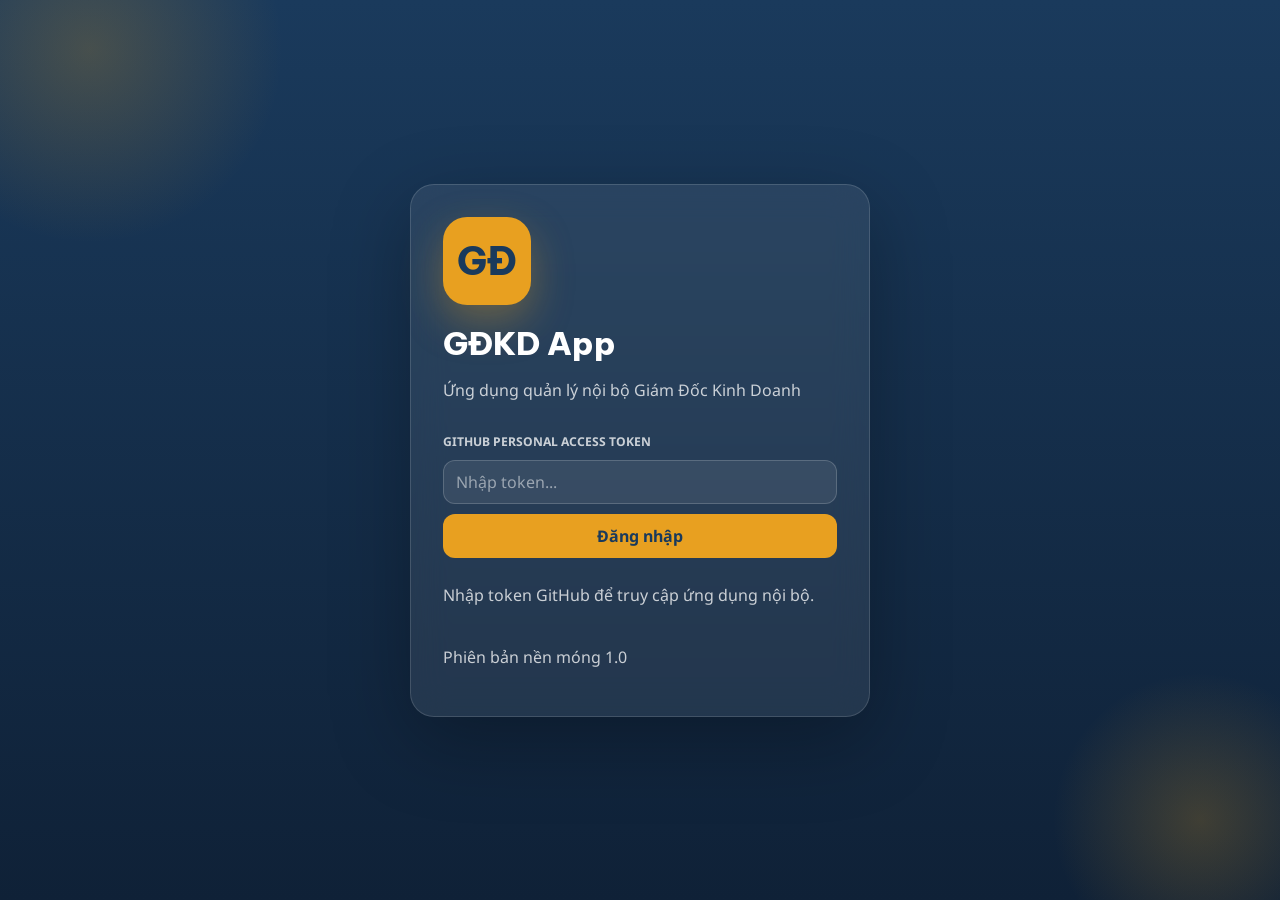
==== index.html @ 654bd9ad "Initial commit: GDKD App v3 dashboard Vanilla HTML/CSS/JS app for car dealership sales director: - 9" ====
<!DOCTYPE html>
<html lang="vi">
<head>
  <meta charset="utf-8">
  <meta name="viewport" content="width=device-width, initial-scale=1">
  <title>Tổng Quan - GĐKD App</title>
  <link rel="preconnect" href="https://fonts.googleapis.com">
  <link rel="preconnect" href="https://fonts.gstatic.com" crossorigin>
  <link href="https://fonts.googleapis.com/css2?family=Be+Vietnam+Pro:wght@400;600;700;800&family=Noto+Sans:wght@400;500;600;700&display=swap" rel="stylesheet">
  <link rel="stylesheet" href="assets/style.css">
</head>
<body data-page="dashboard" data-require-auth="true">
  <div class="app-shell" data-app-root></div>
  <script type="module" src="assets/app.js"></script>
</body>
</html>
---- assets/style.css ----
:root {
  --primary: #1a3a5c;
  --primary-light: #2c5282;
  --accent: #e8a020;
  --success: #2e7d32;
  --success-light: #66bb6a;
  --warning: #f57c00;
  --warning-light: #ffa726;
  --danger: #c62828;
  --danger-light: #ef5350;
  --info: #1565c0;
  --purple: #6a1b9a;
  --neutral: #cfd8dc;
  --bg: #f4f6f9;
  --card: #ffffff;
  --text: #1c2b3a;
  --text-muted: #6b7c93;
  --border: #dce3ea;
  --radius: 12px;
  --radius-lg: 18px;
  --shadow: 0 1px 3px rgba(0, 0, 0, 0.06), 0 1px 2px rgba(0, 0, 0, 0.04);
  --sidebar-width: 260px;
  --bottom-nav-height: 82px;
  --font-display: 'Be Vietnam Pro', system-ui, sans-serif;
  --font-body: 'Noto Sans', system-ui, sans-serif;
}

* {
  box-sizing: border-box;
}

html {
  font-size: 16px;
}

body {
  margin: 0;
  min-height: 100vh;
  background:
    radial-gradient(circle at top right, rgba(232, 160, 32, 0.08), transparent 22%),
    linear-gradient(180deg, #f8fafc 0%, var(--bg) 100%);
  color: var(--text);
  font-family: var(--font-body);
}

body.auth-body {
  background: linear-gradient(180deg, var(--primary) 0%, #0f2137 100%);
}

body.modal-open {
  overflow: hidden;
}

a {
  color: inherit;
  text-decoration: none;
}

button,
input,
select,
textarea {
  font: inherit;
}

button {
  cursor: pointer;
}

img {
  display: block;
  max-width: 100%;
}

.app-shell,
.shell-layout,
.content-shell {
  min-height: 100vh;
}

.shell-layout {
  display: flex;
  flex-direction: column;
}

.sidebar {
  display: none;
}

.content-shell {
  display: flex;
  flex-direction: column;
}

.topbar {
  position: sticky;
  top: 0;
  z-index: 40;
  display: flex;
  align-items: flex-start;
  justify-content: space-between;
  gap: 12px;
  padding: 16px;
  background: rgba(244, 246, 249, 0.94);
  backdrop-filter: blur(14px);
  border-bottom: 1px solid rgba(220, 227, 234, 0.94);
}

.page-meta {
  min-width: 0;
  display: grid;
  gap: 2px;
}

.page-kicker,
.section-subtitle,
.card-subtitle,
.table-subtitle,
.muted,
.list-item-meta,
.detail-meta,
.form-help,
.timeline-date,
.field-label,
.login-subtitle,
.login-footer,
.login-label {
  color: var(--text-muted);
}

.page-kicker,
.field-label,
.timeline-date,
.login-label {
  font-size: 0.76rem;
  font-weight: 700;
}

.page-title,
.hero-heading,
.section-title,
.card-title,
.table-title,
.metric-value,
.count-value,
.badge,
.tab-button,
.brand-title,
.login-title,
.brand-mark,
.avatar {
  font-family: var(--font-display);
}

.page-title {
  margin: 0;
  font-size: 1.15rem;
  line-height: 1.2;
  font-weight: 800;
  color: var(--primary);
}

.topbar-actions {
  display: flex;
  align-items: center;
  gap: 10px;
  flex-shrink: 0;
}

.page-wrap {
  width: min(1200px, 100%);
  margin: 0 auto;
  padding: 16px 16px calc(var(--bottom-nav-height) + 16px);
  overflow-x: clip;
}

.hero-card,
.card,
.table-card,
.summary-card,
.empty-card,
.employee-card,
.customer-card,
.feedback-card,
.week-card,
.timeline-note {
  background: var(--card);
  border: 1px solid rgba(220, 227, 234, 0.92);
  border-radius: var(--radius-lg);
  box-shadow: var(--shadow);
}

.hero-card,
.card,
.table-card,
.summary-card,
.empty-card,
.employee-card,
.customer-card,
.feedback-card,
.week-card {
  padding: 16px;
}

.hero-card {
  display: grid;
  gap: 16px;
  margin-bottom: 16px;
  background: linear-gradient(145deg, rgba(26, 58, 92, 0.98), rgba(44, 82, 130, 0.94));
  color: #fff;
  overflow: hidden;
  position: relative;
}

.hero-card::after {
  content: '';
  position: absolute;
  right: -32px;
  bottom: -32px;
  width: 140px;
  height: 140px;
  background: radial-gradient(circle, rgba(232, 160, 32, 0.26), transparent 68%);
  pointer-events: none;
}

.hero-card .page-kicker,
.hero-card .hero-copy,
.detail-hero .detail-meta,
.detail-hero .muted {
  color: rgba(255, 255, 255, 0.76);
}

.hero-heading {
  margin: 0;
  font-size: 1.45rem;
  line-height: 1.2;
  color: #fff;
}

.hero-copy,
.empty-card,
.modal-copy,
.timeline-note,
.card-subtitle,
.table-subtitle,
.section-subtitle {
  line-height: 1.55;
}

.highlight-band {
  display: flex;
  flex-wrap: wrap;
  gap: 8px;
}

.highlight-chip,
.badge,
.status-pill,
.mini-pill {
  display: inline-flex;
  align-items: center;
  justify-content: center;
  gap: 6px;
  min-height: 30px;
  padding: 4px 12px;
  border-radius: 999px;
  font-size: 0.75rem;
  font-weight: 700;
  white-space: nowrap;
}

.highlight-chip {
  background: rgba(255, 255, 255, 0.16);
  color: #fff;
  border: 1px solid rgba(255, 255, 255, 0.14);
}

.card-header,
.section-header,
.table-header,
.list-item-header,
.panel-header,
.employee-row,
.customer-row,
.feedback-row,
.summary-row,
.lead-summary,
.detail-hero,
.metric-meta,
.button-row,
.toolbar-row,
.filter-row,
.stats-row,
.info-grid,
.list-grid {
  display: flex;
  gap: 12px;
}

.card-header,
.section-header,
.table-header,
.list-item-header,
.panel-header,
.employee-row,
.customer-row,
.feedback-row,
.summary-row,
.lead-summary,
.detail-hero,
.metric-meta {
  align-items: flex-start;
  justify-content: space-between;
}

.section-header,
.table-header,
.toolbar-row,
.filter-row {
  margin-bottom: 12px;
}

.section-title,
.card-title,
.table-title {
  margin: 0;
  font-size: 1rem;
  line-height: 1.2;
  font-weight: 800;
  color: var(--primary);
}

.section-subtitle,
.card-subtitle,
.table-subtitle {
  margin: 4px 0 0;
  font-size: 0.875rem;
}

.metric-icon {
  width: 44px;
  height: 44px;
  flex-shrink: 0;
  border-radius: 14px;
  background: rgba(26, 58, 92, 0.08);
  display: inline-flex;
  align-items: center;
  justify-content: center;
  font-size: 1.3rem;
}

.metric-value,
.count-value {
  font-size: 1.95rem;
  font-weight: 800;
  line-height: 1.05;
  color: var(--primary);
}

.metric-meta {
  margin-top: 10px;
  font-size: 0.84rem;
  color: var(--text-muted);
}

.progress-track {
  width: 100%;
  height: 14px;
  margin-top: 12px;
  background: #e8edf3;
  border-radius: 999px;
  overflow: hidden;
}

.progress-bar {
  height: 100%;
  border-radius: inherit;
}

.progress-bar.is-success {
  background: var(--success);
}

.progress-bar.is-warning {
  background: var(--warning);
}

.progress-bar.is-danger {
  background: var(--danger);
}

.badge.is-success,
.status-pill.is-success,
.mini-pill.is-success {
  background: #e8f5e9;
  color: var(--success);
}

.badge.is-warning,
.status-pill.is-warning,
.mini-pill.is-warning {
  background: #fff3e0;
  color: var(--warning);
}

.badge.is-danger,
.status-pill.is-danger,
.mini-pill.is-danger {
  background: #ffebee;
  color: var(--danger);
}

.badge.is-info,
.status-pill.is-info,
.mini-pill.is-info {
  background: #e3f2fd;
  color: var(--info);
}

.badge.is-purple,
.status-pill.is-purple,
.mini-pill.is-purple {
  background: #f3e5f5;
  color: var(--purple);
}

.btn,
.btn-link,
.icon-button {
  border: none;
  transition: transform 0.2s ease, box-shadow 0.2s ease, background-color 0.2s ease, border-color 0.2s ease;
}

.btn:hover,
.icon-button:hover,
.btn-link:hover {
  transform: translateY(-1px);
}

.btn {
  display: inline-flex;
  align-items: center;
  justify-content: center;
  gap: 8px;
  min-height: 44px;
  padding: 10px 16px;
  border-radius: 12px;
  font-weight: 700;
}

.btn-primary {
  background: var(--primary);
  color: #fff;
}

.btn-accent {
  background: var(--accent);
  color: var(--primary);
}

.btn-ghost {
  background: #fff;
  color: var(--primary);
  border: 1px solid var(--border);
}

.btn-soft {
  background: rgba(26, 58, 92, 0.08);
  color: var(--primary);
}

.btn-danger {
  background: var(--danger);
  color: #fff;
}

.btn-link {
  background: transparent;
  color: var(--accent);
  font-size: 0.875rem;
  font-weight: 700;
  padding: 0;
}

.icon-button {
  width: 42px;
  height: 42px;
  border-radius: 14px;
  background: #fff;
  color: var(--primary);
  box-shadow: var(--shadow);
  display: inline-flex;
  align-items: center;
  justify-content: center;
  position: relative;
  border: 1px solid rgba(220, 227, 234, 0.92);
}

.icon-badge {
  position: absolute;
  top: -4px;
  right: -4px;
  min-width: 18px;
  height: 18px;
  padding: 0 5px;
  border-radius: 999px;
  background: var(--accent);
  color: var(--primary);
  font-size: 0.65rem;
  font-weight: 800;
}

.toolbar-row,
.filter-row,
.button-row,
.stats-row,
.info-grid,
.list-grid {
  flex-wrap: wrap;
}

.field,
.field-inline {
  display: grid;
  gap: 6px;
}

.input,
.select,
.textarea {
  width: 100%;
  min-height: 44px;
  padding: 10px 12px;
  border: 1px solid var(--border);
  border-radius: 12px;
  background: #fff;
  color: var(--text);
}

.textarea {
  min-height: 96px;
  resize: vertical;
}

.input:focus,
.select:focus,
.textarea:focus {
  outline: 2px solid rgba(44, 82, 130, 0.14);
  border-color: var(--primary-light);
}

.input.is-compact {
  min-height: 36px;
  height: 36px;
  padding: 4px 6px;
  border-radius: 8px;
  font-size: 0.875rem;
  text-align: center;
  width: 100%;
}

.table-responsive {
  overflow-x: auto;
  -webkit-overflow-scrolling: touch;
}

.data-table {
  width: 100%;
  min-width: 680px;
  border-collapse: collapse;
}

.data-table th,
.data-table td {
  padding: 12px 10px;
  border-top: 1px solid var(--border);
  vertical-align: top;
  text-align: left;
  font-size: 0.92rem;
}

.data-table th {
  border-top: none;
  background: rgba(244, 246, 249, 0.96);
  color: var(--text-muted);
  font-size: 0.75rem;
  font-weight: 700;
  text-transform: uppercase;
  letter-spacing: 0.03em;
}

.data-table td.is-number,
.data-table th.is-number {
  text-align: center;
}

.data-table tr.lead-total-row td {
  background: rgba(244, 246, 249, 0.9);
  font-weight: 700;
  border-top: 2px solid var(--border);
}

.table-empty-note,
.empty-inline-note,
.list-empty-note {
  color: var(--text-muted);
  font-size: 0.85rem;
}

.table-empty-note,
.list-empty-note {
  padding: 12px 0;
}

.toolbar-field-wide {
  flex: 2 1 260px;
}

.toolbar-field-medium {
  flex: 1 1 180px;
}

.toolbar-field-narrow {
  flex: 1 1 160px;
}

.section-actions {
  display: flex;
  gap: 8px;
  align-items: center;
  flex-wrap: wrap;
}

.button-row-top {
  margin-top: 12px;
}

.button-row-bottom {
  margin-bottom: 12px;
}

.text-danger {
  color: var(--danger);
}

.text-success {
  color: var(--success);
}

.note-list-spaced {
  display: grid;
  gap: 8px;
  margin-top: 12px;
}

.rank-row {
  display: flex;
  align-items: center;
  gap: 8px;
  margin-bottom: 8px;
}

.rank-row:last-child {
  margin-bottom: 0;
}

.rank-link {
  min-width: 90px;
  font-size: 0.82rem;
}

.rank-bar-track {
  flex: 1;
  height: 10px;
  background: var(--border);
  border-radius: 4px;
  overflow: hidden;
}

.rank-bar-fill {
  height: 100%;
  border-radius: 4px;
}

.rank-meta {
  min-width: 64px;
  text-align: right;
  font-size: 0.78rem;
  color: var(--text-muted);
}

.simple-table-wrap {
  overflow: auto;
}

.simple-table {
  width: 100%;
  border-collapse: collapse;
  font-size: 0.85rem;
}

.simple-table.compact {
  font-size: 0.8rem;
}

.simple-table th,
.simple-table td {
  padding: 8px 6px;
  text-align: left;
}

.simple-table th {
  color: var(--text-muted);
  font-size: 0.74rem;
}

.simple-table td.is-number,
.simple-table th.is-number {
  text-align: right;
}

.cell-truncate {
  max-width: 120px;
  overflow: hidden;
  text-overflow: ellipsis;
  white-space: nowrap;
}

.muted-link-list {
  margin: 4px 0 0;
  padding-left: 20px;
  font-size: 0.85rem;
}

.customer-form {
  display: grid;
  gap: 10px;
}

.customer-form-section {
  margin: 0;
  border: 1px solid var(--border);
  border-radius: var(--radius);
  padding: 12px;
}

.customer-form-section legend {
  padding: 0 4px;
  font-size: 0.85rem;
  color: var(--text-muted);
}

.customer-subpanel {
  display: grid;
  gap: 8px;
  padding: 10px;
  border-radius: var(--radius);
  background: var(--bg);
}

.customer-subpanel-title {
  font-size: 0.85rem;
  font-weight: 700;
}

.customer-log-empty {
  margin: 4px 0;
  font-size: 0.85rem;
  color: var(--text-muted);
}

.customer-log-item {
  display: flex;
  gap: 8px;
  padding: 6px 0;
  font-size: 0.85rem;
  border-bottom: 1px solid var(--border);
}

.customer-log-date {
  min-width: 80px;
  color: var(--text-muted);
}

.customer-log-step {
  min-width: 24px;
  color: var(--primary);
}

.customer-feedback-item {
  display: grid;
  gap: 4px;
  margin-bottom: 6px;
  padding: 10px;
  font-size: 0.85rem;
  border: 1px solid var(--border);
  border-radius: var(--radius);
}

.customer-feedback-head {
  display: flex;
  justify-content: space-between;
  gap: 8px;
  align-items: center;
}

.customer-feedback-line {
  margin: 0;
}

.customer-feedback-line.is-danger {
  color: var(--danger);
}

.customer-feedback-line.is-muted {
  color: var(--text-muted);
}

.field-toggle.is-hidden {
  display: none;
}

.content-flex-1 {
  flex: 1;
  min-width: 0;
}

.page-card-spacer {
  margin-bottom: 16px;
}

.is-dimmed {
  opacity: 0.65;
}

.lead-table-scroll {
  margin-inline: -8px;
  padding-inline: 8px;
  padding-bottom: 6px;
}

.data-table-lead .channel-label {
  min-width: 140px;
  font-weight: 700;
}

.channel-manage-head,
.channel-edit-row,
.channel-add-row {
  display: grid;
  grid-template-columns: minmax(0, 2.1fr) minmax(132px, 1fr) minmax(110px, 0.8fr) minmax(120px, 0.9fr) 48px;
  gap: 10px;
  align-items: center;
}

.channel-manage-head {
  color: var(--text-muted);
  font-size: 0.76rem;
  font-weight: 700;
  text-transform: uppercase;
}

.channel-manage-list {
  display: grid;
  gap: 10px;
}

.stack-list,
.form-grid-two,
.timeline,
.summary-grid,
.hero-grid,
.kpi-grid,
.feature-grid,
.employee-grid,
.customer-grid,
.cskh-grid,
.detail-grid,
.two-col,
.three-col,
.four-col {
  display: grid;
  gap: 12px;
}

.kpi-grid,
.feature-grid,
.employee-grid,
.customer-grid,
.cskh-grid,
.summary-grid,
.detail-grid,
.two-col,
.three-col,
.four-col {
  grid-template-columns: 1fr;
}

.form-grid-two .button-row {
  margin-top: 4px;
}

.employee-card.is-top {
  border-color: rgba(232, 160, 32, 0.68);
  box-shadow: 0 8px 24px rgba(232, 160, 32, 0.12), var(--shadow);
}

.detail-hero {
  padding: 18px;
  margin-bottom: 16px;
  flex-wrap: wrap;
  background: linear-gradient(180deg, var(--primary) 0%, #112743 100%);
  color: #fff;
}

.detail-hero-copy {
  flex: 1 1 260px;
  min-width: 0;
}

.detail-hero-actions {
  flex: 1 1 100%;
  align-items: stretch;
}

.tab-group {
  display: flex;
  gap: 6px;
  overflow-x: auto;
  padding: 6px;
  margin-bottom: 14px;
  background: var(--card);
  border: 1px solid rgba(220, 227, 234, 0.92);
  border-radius: 16px;
  box-shadow: var(--shadow);
}

.tab-button {
  flex: 1;
  min-width: max-content;
  padding: 11px 16px;
  border: none;
  border-radius: 12px;
  background: transparent;
  color: var(--text-muted);
  font-size: 0.9rem;
  font-weight: 700;
}

.tab-button.is-active {
  background: var(--primary);
  color: #fff;
}

.tab-panel.is-hidden {
  display: none;
}

.count-grid {
  display: grid;
  grid-template-columns: repeat(2, minmax(0, 1fr));
  gap: 10px;
}

.count-card {
  padding: 12px;
  background: rgba(26, 58, 92, 0.05);
  border-radius: 12px;
}

.count-label {
  font-size: 0.76rem;
  color: var(--text-muted);
}

.star-row {
  display: inline-flex;
  gap: 2px;
  color: var(--accent);
}

.timeline-note {
  padding: 12px 14px;
}

.text-subtle-sm {
  color: var(--text-muted);
  font-size: 0.8rem;
}

.stack-end {
  display: flex;
  flex-direction: column;
  gap: 0.25rem;
  align-items: flex-end;
}

.filter-row-tight {
  gap: 0.5rem;
  flex-wrap: wrap;
}

.filter-label-inline {
  font-size: 0.8rem;
  color: var(--text-muted);
  align-self: center;
}

.chip-count {
  margin-left: 4px;
  font-size: 0.7rem;
}

.table-input-sm {
  max-width: 5rem;
  margin-inline: auto;
}

.derived-row td {
  background: var(--bg);
}

.table-separator-row td {
  padding: 0;
  height: 2px;
  background: var(--border);
}

.table-section-row td {
  padding: 4px 0 0;
}

.table-section-label {
  color: var(--text-muted);
  font-size: 0.7rem;
  font-weight: 700;
  text-transform: uppercase;
}

.mobile-lead-stack {
  display: none;
}

.mobile-lead-group {
  display: grid;
  gap: 10px;
}

.mobile-lead-card {
  padding: 0;
  border: 1px solid var(--border);
  border-radius: 14px;
  background: #fff;
  overflow: hidden;
}

.mobile-lead-summary {
  display: flex;
  align-items: flex-start;
  justify-content: space-between;
  gap: 10px;
  padding: 12px;
  list-style: none;
  cursor: pointer;
}

.mobile-lead-summary::-webkit-details-marker {
  display: none;
}

.mobile-lead-head {
  display: flex;
  justify-content: space-between;
  gap: 10px;
  align-items: flex-start;
  margin-bottom: 10px;
}

.mobile-lead-title {
  margin: 0;
  color: var(--primary);
  font-size: 0.92rem;
  font-weight: 800;
}

.mobile-lead-meta {
  display: flex;
  flex-wrap: wrap;
  justify-content: flex-end;
  gap: 6px;
}

.mobile-lead-chevron {
  color: var(--text-muted);
  font-size: 0.95rem;
  transition: transform 0.2s ease;
}

.mobile-lead-card[open] .mobile-lead-chevron {
  transform: rotate(180deg);
}

.mobile-week-grid {
  display: grid;
  grid-template-columns: repeat(2, minmax(0, 1fr));
  gap: 8px;
  padding: 0 12px 12px;
}

.mobile-week-item {
  padding: 8px 10px;
  border-radius: 12px;
  background: var(--bg);
}

.mobile-week-label {
  display: block;
  margin-bottom: 6px;
  color: var(--text-muted);
  font-size: 0.74rem;
  font-weight: 700;
}

.mobile-week-value {
  font-size: 0.95rem;
  font-weight: 800;
  color: var(--primary);
}

.mobile-week-input {
  min-height: 40px;
  text-align: center;
  font-weight: 700;
}

.mobile-summary-card {
  padding: 12px;
  border-radius: 14px;
  background: rgba(26, 58, 92, 0.05);
}

.mobile-summary-card.is-activity {
  background: rgba(232, 160, 32, 0.1);
}

.mobile-summary-title {
  margin: 0 0 8px;
  font-size: 0.88rem;
  font-weight: 800;
  color: var(--primary);
}

.customer-row > :nth-child(2),
.employee-row > :nth-child(2),
.feedback-row > :nth-child(1) {
  min-width: 0;
}

.avatar {
  width: 44px;
  height: 44px;
  flex-shrink: 0;
  border-radius: 999px;
  background: var(--primary-light);
  color: #fff;
  display: inline-flex;
  align-items: center;
  justify-content: center;
  font-size: 1rem;
  font-weight: 800;
}

.avatar.is-accent {
  background: var(--accent);
  color: var(--primary);
}

.sidebar {
  width: var(--sidebar-width);
  background: linear-gradient(180deg, var(--primary) 0%, #112743 100%);
  color: #fff;
  position: fixed;
  inset: 0 auto 0 0;
  padding: 24px 16px 20px;
}

.brand {
  display: flex;
  align-items: center;
  gap: 12px;
  padding: 0 8px 20px;
}

.brand-mark {
  width: 44px;
  height: 44px;
  border-radius: 12px;
  background: var(--accent);
  color: var(--primary);
  font-size: 1.2rem;
  font-weight: 800;
  display: inline-flex;
  align-items: center;
  justify-content: center;
  box-shadow: 0 12px 32px rgba(232, 160, 32, 0.26);
}

.brand-title {
  font-weight: 800;
  font-size: 1rem;
}

.brand-subtitle {
  color: rgba(255, 255, 255, 0.66);
  font-size: 0.76rem;
}

.sidebar-nav,
.bottom-nav {
  display: grid;
  gap: 4px;
}

.nav-link {
  display: flex;
  align-items: center;
  gap: 12px;
  width: 100%;
  padding: 12px 14px;
  border-radius: 12px;
  color: rgba(255, 255, 255, 0.74);
  transition: background-color 0.2s ease, color 0.2s ease, transform 0.2s ease;
}

.nav-link:hover,
.nav-link:focus-visible {
  background: rgba(255, 255, 255, 0.1);
  color: #fff;
  outline: none;
}

.nav-link.is-active {
  background: rgba(255, 255, 255, 0.14);
  color: #fff;
  box-shadow: inset 3px 0 0 var(--accent);
}

.nav-icon {
  width: 1.4rem;
  text-align: center;
  font-size: 1rem;
}

.sidebar-footer {
  margin-top: auto;
  padding: 16px 8px 0;
  border-top: 1px solid rgba(255, 255, 255, 0.12);
}

.profile-card {
  display: flex;
  align-items: center;
  gap: 10px;
  margin-bottom: 12px;
}

.sidebar-logout {
  width: 100%;
}

.bottom-nav {
  position: fixed;
  right: 0;
  bottom: 0;
  left: 0;
  z-index: 50;
  grid-template-columns: repeat(7, minmax(0, 1fr));
  gap: 0;
  padding: 8px 4px calc(8px + env(safe-area-inset-bottom));
  background: rgba(255, 255, 255, 0.97);
  border-top: 1px solid rgba(220, 227, 234, 0.96);
  backdrop-filter: blur(16px);
}

.bottom-nav .nav-link {
  flex-direction: column;
  justify-content: center;
  gap: 2px;
  padding: 6px 2px;
  min-height: 58px;
  font-size: 0.62rem;
  color: var(--text-muted);
  border-radius: 8px;
}

.bottom-nav .nav-link.is-active {
  background: rgba(26, 58, 92, 0.08);
  box-shadow: none;
  color: var(--primary);
}

.bottom-nav .nav-icon {
  width: auto;
}

.login-shell {
  min-height: 100vh;
  display: grid;
  place-items: center;
  padding: 24px;
  position: relative;
  overflow: hidden;
}

.login-shell::before,
.login-shell::after {
  content: '';
  position: absolute;
  border-radius: 999px;
  background: radial-gradient(circle, rgba(232, 160, 32, 0.22) 0%, transparent 65%);
  pointer-events: none;
}

.login-shell::before {
  width: 420px;
  height: 420px;
  top: -160px;
  left: -120px;
}

.login-shell::after {
  width: 320px;
  height: 320px;
  right: -80px;
  bottom: -80px;
}

.login-card {
  position: relative;
  z-index: 1;
  width: min(100%, 460px);
  padding: 32px;
  border-radius: 24px;
  background: rgba(255, 255, 255, 0.08);
  border: 1px solid rgba(255, 255, 255, 0.14);
  backdrop-filter: blur(18px);
  color: #fff;
  box-shadow: 0 24px 80px rgba(0, 0, 0, 0.28);
}

.login-logo {
  display: inline-flex;
  align-items: center;
  justify-content: center;
  width: 88px;
  height: 88px;
  border-radius: 24px;
  background: var(--accent);
  color: var(--primary);
  font-family: var(--font-display);
  font-size: 2.4rem;
  font-weight: 800;
  box-shadow: 0 16px 40px rgba(232, 160, 32, 0.34);
}

.login-title {
  margin: 18px 0 6px;
  font-size: 2rem;
  font-weight: 800;
  color: #fff;
}

.login-subtitle,
.login-footer,
.login-label {
  color: rgba(255, 255, 255, 0.76);
}

.login-input {
  background: rgba(255, 255, 255, 0.08);
  border: 1px solid rgba(255, 255, 255, 0.18);
  color: #fff;
}

.login-input::placeholder {
  color: rgba(255, 255, 255, 0.5);
}

.toast-stack {
  position: fixed;
  right: 16px;
  bottom: calc(var(--bottom-nav-height) + 8px);
  z-index: 1100;
  display: grid;
  gap: 10px;
}

.toast {
  min-width: min(92vw, 320px);
  padding: 12px 14px;
  border-radius: 14px;
  color: #fff;
  box-shadow: 0 16px 40px rgba(0, 0, 0, 0.2);
}

.toast.is-success {
  background: var(--success);
}

.toast.is-error {
  background: var(--danger);
}

.toast.is-warning {
  background: var(--warning);
}

.toast.is-info {
  background: var(--primary);
}

.modal-root {
  position: fixed;
  inset: 0;
  z-index: 1200;
  display: none;
  align-items: flex-start;
  justify-content: center;
  padding: 20px;
  overflow-y: auto;
  background: rgba(12, 18, 28, 0.62);
}

.modal-root.is-open {
  display: flex;
}

.modal-card {
  width: min(100%, 440px);
  padding: 24px;
  margin: auto 0;
  max-height: min(calc(100dvh - 40px), 920px);
  overflow-y: auto;
  overscroll-behavior: contain;
  border-radius: 18px;
  background: var(--card);
  box-shadow: 0 28px 72px rgba(0, 0, 0, 0.24);
}

.modal-card.is-wide {
  width: min(100%, 760px);
}

.modal-card::-webkit-scrollbar {
  width: 8px;
}

.modal-card::-webkit-scrollbar-thumb {
  background: rgba(107, 124, 147, 0.34);
  border-radius: 999px;
}

.modal-title {
  margin: 0 0 8px;
  color: var(--primary);
  font-family: var(--font-display);
  font-size: 1.15rem;
  font-weight: 800;
}

.modal-copy {
  margin: 0 0 18px;
  color: var(--text-muted);
}

.utility-space {
  height: 8px;
}

@media (max-width: 480px) {
  .topbar {
    flex-wrap: wrap;
  }

  .topbar-actions {
    width: 100%;
    justify-content: flex-end;
  }

  .topbar-actions .btn {
    width: auto;
    min-height: 42px;
    padding-inline: 14px;
  }

  .modal-root {
    padding: 12px;
  }

  .modal-card {
    width: 100%;
    padding: 18px;
    max-height: calc(100dvh - 24px);
    border-radius: 16px;
  }

  .topbar {
    padding: 14px 12px;
  }

  .page-title {
    font-size: 1rem;
  }

  .page-wrap {
    padding: 12px 12px calc(var(--bottom-nav-height) + 14px);
  }

  .hero-card,
  .card,
  .table-card,
  .summary-card,
  .employee-card,
  .customer-card,
  .feedback-card,
  .week-card,
  .empty-card {
    padding: 14px;
  }

  .metric-value,
  .count-value {
    font-size: 1.52rem;
  }

  .data-table {
    min-width: 640px;
  }

  .lead-table-scroll {
    margin-inline: -8px;
    padding-inline: 8px;
    padding-bottom: 10px;
  }

  .data-table-lead {
    min-width: 740px;
  }

  .data-table-lead th,
  .data-table-lead td {
    padding: 9px 6px;
    font-size: 0.8rem;
  }

  .data-table-lead .channel-label {
    min-width: 116px;
  }

  .table-input-sm,
  .data-table-lead .input.is-compact {
    max-width: 4.25rem;
    min-height: 34px;
    height: 34px;
    font-size: 0.82rem;
  }

  .data-table-lead th:first-child,
  .data-table-lead td:first-child {
    position: sticky;
    left: 0;
    z-index: 2;
    background: var(--card);
    box-shadow: 8px 0 12px rgba(244, 246, 249, 0.95);
  }

  .data-table-lead th:first-child {
    background: rgba(244, 246, 249, 0.98);
    z-index: 3;
  }

  .data-table-lead tr.lead-total-row td:first-child {
    background: rgba(244, 246, 249, 0.95);
  }

  .channel-manage-head {
    display: none;
  }

  .channel-edit-row,
  .channel-add-row {
    grid-template-columns: 1fr 1fr;
  }

  .detail-hero {
    padding: 14px;
    gap: 10px;
  }

  .detail-hero-copy,
  .detail-hero-actions,
  .table-header > div,
  .table-header .button-row {
    flex-basis: 100%;
  }

  .detail-hero-actions {
    margin-top: 4px;
  }

  .detail-hero-actions .btn,
  .detail-hero-actions a.btn {
    flex: 1 1 calc(50% - 6px);
    width: auto;
  }

  .desktop-lead-table {
    display: none;
  }

  .mobile-lead-stack {
    display: grid;
    gap: 10px;
  }

  .mobile-lead-head {
    flex-direction: column;
  }

  .mobile-lead-meta {
    justify-content: flex-start;
  }

  .mobile-lead-summary {
    padding: 12px 12px 10px;
  }

  .mobile-week-grid {
    grid-template-columns: repeat(2, minmax(0, 1fr));
    padding: 0 12px 12px;
  }

  .dashboard-header .section-title,
  .section-header .section-title,
  .table-header .table-title {
    font-size: 0.95rem;
  }

  .section-subtitle,
  .table-subtitle,
  .card-subtitle,
  .count-label,
  .kpi-target,
  .kpi-hint,
  .work-card-label,
  .setup-warning-card,
  .setup-warning-card ul {
    font-size: 0.78rem;
  }

  .kpi-card-header {
    padding: 14px 14px 12px;
  }

  .kpi-label {
    font-size: 0.8rem;
  }

  .kpi-number {
    font-size: 1.7rem;
  }

  .work-card {
    padding: 12px;
  }

  .work-card-number {
    font-size: 1.1rem;
  }

  .setup-warning-card {
    padding: 10px 12px;
  }

  .range-picker .select,
  .select.select-sm {
    min-height: 40px;
    font-size: 0.82rem;
  }

  .tab-group {
    padding: 4px;
    margin-bottom: 12px;
    scroll-snap-type: x proximity;
  }

  .tab-button {
    flex: 0 0 auto;
    padding: 10px 14px;
    font-size: 0.84rem;
    scroll-snap-align: start;
  }

  .highlight-band {
    gap: 6px;
  }

  .highlight-chip,
  .badge,
  .status-pill,
  .mini-pill {
    min-height: 28px;
    padding: 4px 10px;
    font-size: 0.72rem;
  }

  .section-header,
  .table-header,
  .employee-row,
  .customer-row,
  .feedback-row,
  .summary-row {
    gap: 10px;
  }

  .toolbar-field-wide,
  .toolbar-field-medium,
  .toolbar-field-narrow,
  .section-actions {
    flex-basis: 100%;
  }

  .rank-link {
    min-width: 72px;
  }

  .simple-table {
    min-width: 560px;
  }

  .customer-log-item,
  .customer-feedback-head,
  .employee-row,
  .customer-row,
  .feedback-row,
  .summary-row {
    flex-direction: column;
    align-items: flex-start;
  }

  .stack-end {
    align-items: flex-start;
  }

  .channel-edit-row .btn,
  .channel-add-row .btn {
    width: 100%;
  }

  .btn {
    width: 100%;
  }

  .section-header .btn,
  .button-row .btn,
  .button-row a.btn {
    flex: 1 1 100%;
  }
}

@media (max-width: 767px) {
  .dashboard-header,
  .section-header,
  .table-header,
  .toolbar-row,
  .filter-row,
  .metric-meta,
  .summary-row,
  .lead-summary,
  .detail-hero,
  .button-row {
    align-items: stretch;
  }

  .card-header,
  .section-header,
  .table-header,
  .panel-header,
  .metric-meta,
  .detail-hero,
  .topbar {
    flex-wrap: wrap;
  }

  .table-header .button-row {
    width: 100%;
  }

  .table-header .button-row .btn {
    width: 100%;
  }

  /* Lead table: switch sang accordion stack từ tablet trở xuống */
  .desktop-lead-table {
    display: none;
  }

  .mobile-lead-stack {
    display: grid;
    gap: 10px;
  }

  .mobile-lead-summary {
    padding: 12px;
  }

  .mobile-lead-head {
    flex-direction: column;
  }

  .mobile-lead-meta {
    justify-content: flex-start;
    flex-wrap: wrap;
  }

  .mobile-week-grid {
    grid-template-columns: repeat(2, minmax(0, 1fr));
    padding: 0 12px 12px;
  }
}

@media (min-width: 768px) {
  .page-wrap {
    padding: 24px 24px calc(var(--bottom-nav-height) + 20px);
  }

  .form-grid-two {
    grid-template-columns: repeat(2, minmax(0, 1fr));
    align-items: start;
  }

  .form-grid-two .button-row {
    grid-column: 1 / -1;
    justify-content: flex-end;
  }

  .kpi-grid,
  .feature-grid,
  .employee-grid,
  .customer-grid,
  .cskh-grid,
  .summary-grid,
  .detail-grid,
  .two-col,
  .four-col {
    grid-template-columns: repeat(2, minmax(0, 1fr));
  }

  .three-col {
    grid-template-columns: repeat(3, minmax(0, 1fr));
  }

  .count-grid {
    grid-template-columns: repeat(4, minmax(0, 1fr));
  }
}

@media (min-width: 1024px) {
  .shell-layout {
    flex-direction: row;
  }

  .sidebar {
    display: flex;
    flex-direction: column;
  }

  .content-shell {
    width: 100%;
    margin-left: var(--sidebar-width);
  }

  .page-wrap {
    padding-bottom: 32px;
  }

  .bottom-nav {
    display: none;
  }

  .topbar {
    align-items: center;
    padding: 18px 24px;
  }

  .page-title {
    font-size: 1.4rem;
  }

  .kpi-grid,
  .feature-grid,
  .summary-grid,
  .four-col {
    grid-template-columns: repeat(4, minmax(0, 1fr));
  }

  .employee-grid,
  .customer-grid,
  .cskh-grid,
  .detail-grid,
  .two-col {
    grid-template-columns: repeat(2, minmax(0, 1fr));
  }
}

/* Pill-style filter chip (catalog xe brand chips) */
.btn.is-pill {
  border-radius: 999px;
  padding: 6px 14px;
  font-size: 13px;
}
.btn.is-pill.is-active {
  background: var(--primary, #1a3a5c);
  color: #fff;
  border-color: var(--primary, #1a3a5c);
}

/* Disabled button (FK lock) */
.btn:disabled {
  opacity: 0.5;
  cursor: not-allowed;
}
/* === Dashboard v3 — Hero scoreboard + KPI cards + watch list === */

/* Hero scoreboard */
.hero-scoreboard {
  display: grid;
  gap: 16px;
  padding: 20px;
  margin-bottom: 16px;
  background: linear-gradient(135deg, var(--primary) 0%, #112743 60%, #0e2238 100%);
  color: #fff;
  border-radius: var(--radius-lg);
  box-shadow: 0 12px 32px rgba(15, 33, 55, 0.18), var(--shadow);
  position: relative;
  overflow: hidden;
}

.hero-scoreboard::after {
  content: '';
  position: absolute;
  right: -60px;
  top: -60px;
  width: 220px;
  height: 220px;
  background: radial-gradient(circle, rgba(232, 160, 32, 0.22), transparent 65%);
  pointer-events: none;
}

.hero-scoreboard-main {
  display: flex;
  gap: 18px;
  align-items: center;
  position: relative;
  z-index: 1;
}

.hero-donut-wrap {
  flex: 0 0 auto;
}

.donut {
  display: block;
}

.donut .donut-pct {
  font-family: var(--font-display);
  font-size: 28px;
  font-weight: 800;
  fill: #fff;
}

.donut .donut-label {
  font-size: 11px;
  fill: rgba(255, 255, 255, 0.66);
  text-transform: uppercase;
  letter-spacing: 0.05em;
}

.hero-scoreboard-copy {
  flex: 1 1 auto;
  min-width: 0;
}

.hero-kicker {
  display: block;
  color: rgba(255, 255, 255, 0.7);
  font-size: 0.78rem;
  font-weight: 700;
  text-transform: uppercase;
  letter-spacing: 0.04em;
  margin-bottom: 6px;
}

.hero-big-number {
  display: flex;
  align-items: baseline;
  gap: 4px;
  font-family: var(--font-display);
  margin-bottom: 6px;
}

.hero-big-number strong {
  font-size: clamp(2.4rem, 6vw, 3.4rem);
  font-weight: 800;
  line-height: 1;
  color: #fff;
}

.hero-big-unit {
  font-size: 1rem;
  color: rgba(255, 255, 255, 0.78);
  font-weight: 700;
}

.hero-pace {
  color: rgba(255, 255, 255, 0.86);
  font-size: 0.92rem;
  line-height: 1.4;
}

.hero-pace strong {
  color: var(--accent);
  font-weight: 800;
}

.hero-scoreboard-side {
  display: grid;
  grid-template-columns: repeat(4, minmax(0, 1fr));
  gap: 10px;
  position: relative;
  z-index: 1;
}

.hero-mini {
  display: grid;
  gap: 4px;
  padding: 12px 14px;
  background: rgba(255, 255, 255, 0.08);
  border: 1px solid rgba(255, 255, 255, 0.12);
  border-radius: var(--radius);
  backdrop-filter: blur(4px);
}

.hero-mini-label {
  color: rgba(255, 255, 255, 0.7);
  font-size: 0.72rem;
  font-weight: 700;
  text-transform: uppercase;
  letter-spacing: 0.03em;
  line-height: 1.25;
}

.hero-mini-value {
  font-family: var(--font-display);
  color: #fff;
  font-size: 1.55rem;
  font-weight: 800;
  line-height: 1.1;
}

.hero-mini-value.is-warn {
  color: var(--warning-light);
}

.hero-mini-sub {
  font-size: 0.85rem;
  color: rgba(255, 255, 255, 0.66);
  font-weight: 700;
}

.hero-mini-meta {
  color: rgba(255, 255, 255, 0.66);
  font-size: 0.74rem;
}

/* === Tier legend === */
.kpi-section-head {
  display: flex;
  justify-content: space-between;
  align-items: center;
  gap: 12px;
  margin-bottom: 12px;
  flex-wrap: wrap;
}

.tier-legend {
  display: flex;
  gap: 10px;
  flex-wrap: wrap;
}

.tier-legend-item {
  display: inline-flex;
  align-items: center;
  gap: 5px;
  padding: 4px 9px;
  background: var(--card);
  border: 1px solid var(--border);
  border-radius: 999px;
  font-size: 0.74rem;
  color: var(--text-muted);
  font-weight: 600;
}

.tier-dot {
  width: 8px;
  height: 8px;
  border-radius: 50%;
  flex-shrink: 0;
  display: inline-block;
}

/* === Dashboard v2 — KPI cards, stacked bar, range picker, work grid === */

.dashboard-header {
  display: flex;
  align-items: center;
  justify-content: space-between;
  gap: 12px;
  flex-wrap: wrap;
  margin-bottom: 16px;
}

.range-picker .select,
.select.select-sm {
  min-height: 36px;
  padding: 6px 10px;
  font-size: 0.85rem;
  border-radius: 10px;
}

.kpi-grid {
  grid-template-columns: 1fr;
}

.kpi-card {
  background: var(--card);
  border: 1px solid rgba(220, 227, 234, 0.92);
  border-radius: var(--radius-lg);
  box-shadow: var(--shadow);
  overflow: hidden;
}

/* === KPI card v3 — height-locked grid rows === */
.kpi-card-v3 {
  display: flex;
  flex-direction: column;
  transition: transform 0.18s ease, box-shadow 0.18s ease, border-color 0.18s ease;
}

.kpi-card-v3:hover {
  transform: translateY(-2px);
  box-shadow: 0 6px 18px rgba(15, 33, 55, 0.08), var(--shadow);
  border-color: rgba(26, 58, 92, 0.18);
}

.kpi-card-v3 .kpi-card-header {
  display: grid;
  grid-auto-rows: auto;
  gap: 8px;
  padding: 14px 14px 12px;
  cursor: pointer;
  user-select: none;
}

.kpi-row-head {
  display: flex;
  align-items: center;
  gap: 8px;
  margin: 0;
}

.kpi-row-head .kpi-icon {
  font-size: 1.1rem;
  width: 24px;
  text-align: center;
  line-height: 1;
  flex-shrink: 0;
}

.kpi-row-head .kpi-label {
  font-family: var(--font-display);
  font-weight: 800;
  font-size: 0.85rem;
  color: var(--text-muted);
  flex: 1;
  margin: 0;
  white-space: nowrap;
  overflow: hidden;
  text-overflow: ellipsis;
}

.kpi-pct-badge {
  font-size: 0.7rem;
  min-height: 22px;
  padding: 2px 8px;
  flex-shrink: 0;
}

.kpi-pct-badge-spacer {
  width: 0;
}

.kpi-row-number {
  display: flex;
  align-items: baseline;
  gap: 4px;
  line-height: 1;
}

.kpi-number-v3 {
  font-family: var(--font-display);
  font-size: clamp(1.55rem, 2.6vw, 1.95rem);
  font-weight: 800;
  color: var(--primary);
  line-height: 1;
}

.kpi-divider {
  color: var(--text-muted);
  font-size: 1.05rem;
  font-weight: 700;
  margin: 0 2px;
}

.kpi-target-v3 {
  font-size: 1rem;
  color: var(--text-muted);
  font-weight: 700;
}

.kpi-unit-v3 {
  font-size: 0.78rem;
  color: var(--text-muted);
  font-weight: 600;
  margin-left: 4px;
}

.kpi-row-pace {
  font-size: 0.74rem;
  color: var(--text-muted);
  line-height: 1.2;
  font-style: italic;
}

.kpi-row-stack {
  margin: 0;
}

.kpi-row-hints {
  display: flex;
  flex-wrap: wrap;
  gap: 6px;
  align-items: center;
  font-size: 0.72rem;
  line-height: 1.1;
  min-height: 22px;
}

.kpi-hint-top {
  color: var(--success);
  font-weight: 600;
}

.kpi-hint-warn {
  color: var(--danger);
  font-weight: 600;
}

.kpi-hint-empty {
  color: var(--neutral);
}

/* === NV Chip Stack — color-coded segments === */
.nv-chip-stack {
  display: flex;
  width: 100%;
  height: 32px;
  gap: 2px;
  border-radius: 8px;
  overflow: hidden;
  background: var(--border);
}

.nv-chip-stack.is-empty {
  display: flex;
  align-items: center;
  justify-content: center;
  background: rgba(220, 227, 234, 0.4);
  color: var(--text-muted);
  font-size: 0.74rem;
  font-style: italic;
  height: 32px;
  border-radius: 8px;
  padding: 0 12px;
}

.nv-chip {
  display: flex;
  align-items: center;
  justify-content: center;
  gap: 3px;
  min-width: 28px;
  padding: 0 6px;
  font-size: 0.7rem;
  font-weight: 700;
  color: #fff;
  overflow: hidden;
  white-space: nowrap;
  cursor: help;
  transition: filter 0.15s ease;
}

.nv-chip:hover {
  filter: brightness(1.1);
}

.nv-chip-initial {
  font-size: 0.68rem;
  opacity: 0.85;
}

.nv-chip-value {
  font-size: 0.78rem;
}

.nv-chip-emoji {
  font-size: 0.7rem;
  opacity: 0.85;
}

.nv-chip.is-tier-excellent { background: var(--success); }
.nv-chip.is-tier-good      { background: var(--success-light); }
.nv-chip.is-tier-average   { background: var(--warning-light); color: #4d2e00; }
.nv-chip.is-tier-weak      { background: var(--danger-light); }
.nv-chip.is-tier-none      { background: var(--primary-light); }
.nv-chip.is-tier-rest      { background: var(--neutral); color: var(--text); }

.kpi-card-header {
  padding: 16px 16px 14px;
  user-select: none;
  display: grid;
  gap: 10px;
}

.kpi-card-top {
  display: flex;
  align-items: center;
  gap: 8px;
  margin-bottom: 8px;
}

.kpi-icon {
  font-size: 1.1rem;
  width: 28px;
  text-align: center;
}

.kpi-label {
  font-family: var(--font-display);
  font-weight: 800;
  font-size: 0.88rem;
  color: var(--text-muted);
  flex: 1;
}

.kpi-chevron {
  color: var(--text-muted);
  font-size: 1rem;
  transition: transform 0.2s ease;
}

.kpi-card.is-expanded .kpi-chevron {
  transform: rotate(180deg);
}

.kpi-number {
  font-family: var(--font-display);
  font-size: clamp(1.95rem, 2.8vw, 2.45rem);
  font-weight: 800;
  line-height: 0.95;
  color: var(--primary);
}

.kpi-number-row {
  display: flex;
  align-items: baseline;
  gap: 8px;
}

.kpi-unit {
  font-size: 0.98rem;
  color: var(--text-muted);
  font-weight: 700;
}

.kpi-target {
  font-size: 0.78rem;
  color: var(--text-muted);
  margin-bottom: 8px;
}

.stacked-bar-track {
  display: flex;
  width: 100%;
  border-radius: 6px;
  overflow: hidden;
  gap: 1px;
  background: var(--border);
  height: 14px;
}

.stacked-bar-segment {
  flex-shrink: 0;
  min-width: 3px;
  transition: opacity 0.2s ease;
}

.stacked-bar-segment:hover {
  opacity: 0.8;
}

.kpi-hints {
  display: flex;
  gap: 8px;
  margin-top: 8px;
  flex-wrap: wrap;
}

.kpi-hint {
  font-size: 0.75rem;
  color: var(--text-muted);
}

.kpi-hint-warn {
  color: var(--warning);
}

.kpi-expanded {
  border-top: 1px solid var(--border);
  padding: 12px 16px 14px;
  background: rgba(244, 246, 249, 0.6);
}

.kpi-expanded.is-hidden {
  display: none;
}

.nv-link {
  color: var(--primary);
  text-decoration: none;
  font-weight: 700;
}

.nv-link:hover {
  text-decoration: underline;
}

/* Work cards grid */
.work-grid {
  display: grid;
  gap: 12px;
  grid-template-columns: 1fr;
  margin-bottom: 20px;
}

.work-card {
  background: var(--card);
  border: 1px solid rgba(220, 227, 234, 0.92);
  border-radius: var(--radius);
  box-shadow: var(--shadow);
  padding: 14px;
  min-height: 160px;
}

.work-card-icon {
  font-size: 1.3rem;
  margin-bottom: 6px;
}

.work-card-label {
  font-size: 0.8rem;
  color: var(--text-muted);
  font-weight: 700;
  margin-bottom: 4px;
}

.work-card-number {
  font-family: var(--font-display);
  font-size: clamp(1.05rem, 1.8vw, 1.35rem);
  font-weight: 800;
  color: var(--primary);
  margin-bottom: 8px;
  line-height: 1.1;
}

.executive-grid {
  display: grid;
  gap: 12px;
  grid-template-columns: repeat(4, minmax(0, 1fr));
}

.executive-card {
  display: grid;
  gap: 8px;
  padding: 16px 18px;
  background: linear-gradient(180deg, rgba(255,255,255,0.98), rgba(244,246,249,0.96));
  border: 1px solid rgba(220, 227, 234, 0.92);
  border-radius: var(--radius-lg);
  box-shadow: var(--shadow);
}

.executive-label {
  color: var(--text-muted);
  font-size: 0.74rem;
  font-weight: 700;
  text-transform: uppercase;
  letter-spacing: 0.03em;
}

.executive-value {
  color: var(--primary);
  font-family: var(--font-display);
  font-size: clamp(1.45rem, 2vw, 1.95rem);
  font-weight: 800;
  line-height: 1;
}

.executive-value-sm {
  font-size: clamp(1.1rem, 1.6vw, 1.35rem);
}

.executive-meta {
  color: var(--text-muted);
  font-size: 0.82rem;
  line-height: 1.45;
}

.group-dashboard-total {
  background: linear-gradient(180deg, rgba(26, 58, 92, 0.04), rgba(255, 255, 255, 0.98));
}

.group-dashboard-card {
  min-height: 320px;
}

/* Urgent section */
.urgent-section {
  margin-top: 4px;
}

.setup-warning-card {
  display: flex;
  gap: 10px;
  align-items: flex-start;
  background: #fff3e0;
  border: 1px solid rgba(245, 124, 0, 0.3);
  border-radius: var(--radius);
  padding: 12px 16px;
  margin-bottom: 16px;
  font-size: 0.88rem;
}

.setup-warning-card ul {
  margin: 4px 0 0;
  padding-left: 20px;
  font-size: 0.83rem;
}

.setup-warning-card a {
  color: var(--primary);
  text-decoration: underline;
}

.mobile-customer-list,
.mobile-kpi-list {
  display: none;
}

.customer-mobile-card,
.kpi-mobile-card {
  padding: 14px;
  background: var(--card);
  border: 1px solid rgba(220, 227, 234, 0.92);
  border-radius: var(--radius);
  box-shadow: var(--shadow);
}

.customer-mobile-head {
  display: flex;
  justify-content: space-between;
  gap: 10px;
  align-items: flex-start;
}

.meta-pair-grid {
  display: grid;
  gap: 8px;
  grid-template-columns: repeat(2, minmax(0, 1fr));
}

.meta-pair {
  display: grid;
  gap: 2px;
  padding: 8px 10px;
  border-radius: 12px;
  background: rgba(26, 58, 92, 0.05);
}

.meta-key {
  color: var(--text-muted);
  font-size: 0.74rem;
  font-weight: 700;
}

.meta-value {
  color: var(--text);
  font-size: 0.88rem;
  font-weight: 700;
}

.group-dashboard-grid {
  display: grid;
  gap: 12px;
}

.group-member-list {
  display: grid;
  gap: 8px;
}

.group-member-title {
  color: var(--text-muted);
  font-size: 0.78rem;
  font-weight: 700;
  text-transform: uppercase;
}

.group-member-row {
  display: flex;
  justify-content: space-between;
  gap: 12px;
  padding: 8px 0;
  border-top: 1px solid var(--border);
}

.group-member-row:first-of-type {
  border-top: none;
  padding-top: 0;
}

.group-member-name {
  font-weight: 700;
  color: var(--primary);
}

.group-member-meta {
  color: var(--text-muted);
  font-size: 0.84rem;
  text-align: right;
}

/* Desktop grid upgrades */
@media (min-width: 640px) {
  .kpi-grid {
    grid-template-columns: repeat(2, 1fr);
  }

  .work-grid {
    grid-template-columns: repeat(2, 1fr);
  }

  .group-dashboard-grid {
    grid-template-columns: repeat(2, minmax(0, 1fr));
  }
}

@media (max-width: 767px) {
  .executive-grid {
    grid-template-columns: repeat(2, minmax(0, 1fr));
  }

  .mobile-customer-list,
  .mobile-kpi-list {
    display: grid;
    gap: 12px;
  }

  .desktop-customer-table,
  .desktop-kpi-table {
    display: none;
  }

  .meta-pair-grid {
    grid-template-columns: 1fr 1fr;
  }
}

@media (max-width: 480px) {
  .customer-mobile-card,
  .kpi-mobile-card {
    padding: 12px;
  }

  .kpi-card-header {
    padding: 14px 14px 12px;
  }

  .kpi-label {
    font-size: 0.8rem;
  }

  .kpi-number {
    font-size: 1.38rem;
  }

  .kpi-unit {
    font-size: 0.86rem;
  }

  .work-card-number {
    font-size: 1rem;
  }

  .customer-mobile-head {
    flex-direction: column;
  }

  .meta-pair-grid {
    grid-template-columns: 1fr;
  }

  .meta-value {
    font-size: 0.84rem;
  }

  .count-value {
    font-size: 1.36rem;
  }

  .progress-track,
  .stacked-bar-track {
    height: 12px;
  }

  .group-member-row {
    flex-direction: column;
  }

  .group-member-meta {
    text-align: left;
  }

  .executive-grid {
    grid-template-columns: 1fr;
  }

  .executive-card {
    padding: 14px;
  }

  .executive-value {
    font-size: 1.3rem;
  }
}

@media (min-width: 1024px) {
  .kpi-grid {
    grid-template-columns: repeat(4, 1fr);
  }

  .work-grid {
    grid-template-columns: repeat(4, 1fr);
  }

  .kpi-number {
    font-size: 2.2rem;
  }
}

/* === Watch list (Top / Cần hỗ trợ) === */
.top-watch-grid {
  display: grid;
  gap: 12px;
  grid-template-columns: 1fr;
}

.watch-card {
  background: var(--card);
  border: 1px solid rgba(220, 227, 234, 0.92);
  border-radius: var(--radius-lg);
  box-shadow: var(--shadow);
  padding: 14px 16px;
}

.watch-card-head {
  display: flex;
  justify-content: space-between;
  align-items: center;
  gap: 12px;
  margin-bottom: 10px;
}

.watch-card-title {
  margin: 0;
  font-family: var(--font-display);
  font-size: 0.98rem;
  font-weight: 800;
  color: var(--primary);
}

.watch-list {
  display: grid;
  gap: 6px;
}

.watch-row {
  display: flex;
  align-items: center;
  gap: 10px;
  padding: 8px 10px;
  border-radius: 12px;
  background: rgba(244, 246, 249, 0.7);
  border: 1px solid transparent;
  text-decoration: none;
  color: inherit;
  transition: background 0.15s ease, border-color 0.15s ease, transform 0.15s ease;
}

.watch-row:hover {
  background: rgba(26, 58, 92, 0.06);
  border-color: rgba(26, 58, 92, 0.12);
  transform: translateX(2px);
}

.watch-row.is-tier-excellent { border-left: 3px solid var(--success); }
.watch-row.is-tier-good      { border-left: 3px solid var(--success-light); }
.watch-row.is-tier-average   { border-left: 3px solid var(--warning-light); }
.watch-row.is-tier-weak      { border-left: 3px solid var(--danger-light); }
.watch-row.is-tier-none      { border-left: 3px solid var(--neutral); }

.watch-badge {
  font-size: 1.05rem;
  width: 22px;
  text-align: center;
  flex-shrink: 0;
}

.watch-avatar {
  width: 32px;
  height: 32px;
  border-radius: 50%;
  display: inline-flex;
  align-items: center;
  justify-content: center;
  color: #fff;
  font-family: var(--font-display);
  font-size: 0.78rem;
  font-weight: 800;
  flex-shrink: 0;
}

.watch-body {
  flex: 1;
  min-width: 0;
  display: grid;
  gap: 1px;
}

.watch-name {
  font-size: 0.88rem;
  font-weight: 700;
  color: var(--primary);
  white-space: nowrap;
  overflow: hidden;
  text-overflow: ellipsis;
}

.watch-meta {
  font-size: 0.76rem;
  color: var(--text-muted);
}

.watch-pct {
  font-size: 0.82rem;
  font-weight: 800;
  color: var(--text);
  flex-shrink: 0;
}

/* === Group split (2 nhóm cạnh nhau) === */
.group-split-grid {
  display: grid;
  gap: 12px;
  grid-template-columns: 1fr;
}

.group-mini-card {
  background: var(--card);
  border: 1px solid rgba(220, 227, 234, 0.92);
  border-radius: var(--radius-lg);
  box-shadow: var(--shadow);
  padding: 14px 16px;
}

.group-mini-head {
  display: flex;
  justify-content: space-between;
  align-items: center;
  gap: 10px;
  margin-bottom: 12px;
}

.group-mini-title {
  margin: 0;
  font-family: var(--font-display);
  font-size: 0.98rem;
  font-weight: 800;
  color: var(--primary);
}

.group-mini-stats {
  display: grid;
  grid-template-columns: repeat(4, minmax(0, 1fr));
  gap: 6px;
}

.group-mini-stat {
  display: grid;
  gap: 2px;
  padding: 8px 6px;
  background: rgba(26, 58, 92, 0.05);
  border-radius: 10px;
  text-align: center;
}

.group-mini-stat-num {
  font-family: var(--font-display);
  font-size: 1.15rem;
  font-weight: 800;
  color: var(--primary);
  line-height: 1;
}

.group-mini-stat-label {
  color: var(--text-muted);
  font-size: 0.7rem;
  font-weight: 700;
  text-transform: uppercase;
}

/* === Work card v3 — height đồng bộ === */
.work-card-v3 {
  display: grid;
  grid-template-rows: 28px 32px auto;
  gap: 8px;
  padding: 14px;
  min-height: auto;
}

.work-card-v3 .work-card-head {
  display: flex;
  align-items: center;
  gap: 8px;
  margin: 0;
}

.work-card-v3 .work-card-icon {
  font-size: 1.1rem;
  width: 24px;
  text-align: center;
  margin: 0;
  line-height: 1;
}

.work-card-v3 .work-card-label {
  flex: 1;
  margin: 0;
  font-size: 0.78rem;
  color: var(--text-muted);
  font-weight: 700;
  white-space: nowrap;
  overflow: hidden;
  text-overflow: ellipsis;
}

.work-card-badge {
  font-size: 0.68rem;
  min-height: 20px;
  padding: 2px 7px;
  flex-shrink: 0;
}

.work-card-badge-spacer {
  width: 0;
}

.work-card-v3 .work-card-body {
  display: flex;
  align-items: baseline;
  gap: 4px;
  margin: 0;
  line-height: 1;
}

.work-card-v3 .work-card-value {
  font-family: var(--font-display);
  font-size: clamp(1.2rem, 2vw, 1.5rem);
  font-weight: 800;
  color: var(--primary);
  line-height: 1;
}

.work-card-v3 .work-card-target {
  font-size: 0.78rem;
  color: var(--text-muted);
  font-weight: 600;
}

.work-card-v3 .work-card-bar {
  margin: 0;
}

.work-card-v3 .progress-track {
  margin-top: 0;
  height: 8px;
}

/* === Rank-row tier coloring === */
.rank-row {
  padding: 4px 0;
}

.rank-row.is-tier-excellent .rank-link,
.rank-row.is-tier-good .rank-link {
  color: var(--success);
}

.rank-row.is-tier-weak .rank-link {
  color: var(--danger);
}

.rank-medal {
  width: 22px;
  text-align: center;
  font-size: 0.95rem;
  flex-shrink: 0;
}

.rank-medal-inline {
  display: inline-block;
  width: 22px;
  margin-right: 2px;
}

/* === Responsive — Tablet (768px+) === */
@media (min-width: 768px) {
  .top-watch-grid {
    grid-template-columns: repeat(2, minmax(0, 1fr));
  }

  .group-split-grid {
    grid-template-columns: repeat(2, minmax(0, 1fr));
  }

  .hero-scoreboard {
    padding: 24px;
  }

  .hero-scoreboard-side {
    grid-template-columns: repeat(4, minmax(0, 1fr));
  }
}

/* === Responsive — Desktop (1024px+) === */
@media (min-width: 1024px) {
  .hero-scoreboard {
    grid-template-columns: minmax(320px, 1.05fr) minmax(0, 1.3fr);
    align-items: center;
    padding: 26px 28px;
  }

  .hero-big-number strong {
    font-size: 3rem;
  }
}

/* === Responsive — Mobile (≤767px) === */
@media (max-width: 767px) {
  /* Hero compact — donut + số trên cùng 1 hàng để tiết kiệm chiều cao */
  .hero-scoreboard {
    padding: 14px;
    gap: 12px;
  }

  .hero-scoreboard-main {
    flex-direction: row;
    align-items: center;
    text-align: left;
    gap: 14px;
  }

  .hero-big-number {
    justify-content: flex-start;
  }

  .hero-scoreboard-side {
    grid-template-columns: repeat(2, minmax(0, 1fr));
    gap: 8px;
  }

  .hero-mini {
    padding: 9px 11px;
    gap: 2px;
  }

  .hero-mini-label {
    font-size: 0.66rem;
  }

  .hero-mini-value {
    font-size: 1.2rem;
  }

  .hero-mini-meta {
    font-size: 0.7rem;
  }

  .donut {
    width: 104px !important;
    height: 104px !important;
  }

  .donut .donut-pct {
    font-size: 22px;
  }

  .donut .donut-label {
    font-size: 9px;
  }

  /* Section head — title + legend xuống dòng */
  .kpi-section-head {
    flex-direction: column;
    align-items: flex-start;
    gap: 8px;
  }

  .tier-legend {
    gap: 5px;
    width: 100%;
  }

  .tier-legend-item {
    font-size: 0.66rem;
    padding: 2px 7px;
    gap: 4px;
  }

  /* KPI card 2 cột — giảm khoảng trống */
  .kpi-grid {
    grid-template-columns: repeat(2, minmax(0, 1fr));
    gap: 10px;
  }

  /* Auto rows + tự thu gọn khi trống */
  .kpi-card-v3 .kpi-card-header {
    grid-template-rows: auto;
    grid-auto-rows: auto;
    padding: 11px 11px 10px;
    gap: 5px;
  }

  .kpi-icon { font-size: 0.95rem; width: 18px; }
  .kpi-row-head .kpi-label { font-size: 0.74rem; }
  .kpi-pct-badge { font-size: 0.62rem; min-height: 18px; padding: 1px 6px; }
  .kpi-chevron { font-size: 0.78rem; }

  .kpi-row-number { gap: 3px; }
  .kpi-number-v3 { font-size: 1.45rem; }
  .kpi-divider { font-size: 0.85rem; }
  .kpi-target-v3 { font-size: 0.82rem; }
  .kpi-unit-v3 { font-size: 0.66rem; margin-left: 2px; }

  .kpi-row-pace { font-size: 0.66rem; line-height: 1.15; }

  .nv-chip-stack { height: 26px; border-radius: 6px; }
  .nv-chip-stack.is-empty { display: none; }
  .nv-chip { min-width: 18px; padding: 0 3px; gap: 2px; }
  .nv-chip-initial { display: none; }
  .nv-chip-value { font-size: 0.7rem; }
  .nv-chip-emoji { display: none; }

  /* Hints — 1 dòng, ẩn placeholder dot */
  .kpi-row-hints { gap: 4px; min-height: 0; font-size: 0.66rem; }
  .kpi-row-hints .kpi-hint { white-space: nowrap; overflow: hidden; text-overflow: ellipsis; max-width: 100%; }
  .kpi-hint-empty { display: none; }

  .group-mini-stats {
    grid-template-columns: repeat(4, minmax(0, 1fr));
    gap: 4px;
  }

  .group-mini-stat { padding: 6px 4px; }
  .group-mini-stat-num { font-size: 1.05rem; }
  .group-mini-stat-label { font-size: 0.62rem; }

  /* Bỏ tiêu đề "Bức tranh điều hành" trên mobile — topbar đã có */
  .dashboard-header > .section-title {
    display: none;
  }

  .dashboard-header {
    margin-bottom: 12px;
    justify-content: flex-end;
  }

  /* Section header gọn lại */
  .section-header {
    margin-bottom: 8px;
  }

  .page-card-spacer {
    margin-bottom: 12px;
  }
}

/* === Responsive — iPhone & small (≤430px) === */
@media (max-width: 430px) {
  .hero-scoreboard {
    padding: 12px;
    gap: 10px;
  }

  .hero-scoreboard-main {
    gap: 12px;
  }

  .hero-big-number strong {
    font-size: 1.95rem;
  }

  .hero-big-unit {
    font-size: 0.82rem;
  }

  .hero-pace {
    font-size: 0.78rem;
  }

  .hero-kicker {
    font-size: 0.68rem;
    margin-bottom: 3px;
  }

  .donut {
    width: 92px !important;
    height: 92px !important;
  }

  .donut .donut-pct { font-size: 19px; }
  .donut .donut-label { font-size: 8px; }

  .hero-mini {
    padding: 8px 10px;
  }

  .hero-mini-value { font-size: 1.05rem; }
  .hero-mini-sub { font-size: 0.72rem; }

  /* Watch list — gọn */
  .watch-card { padding: 12px 13px; }
  .watch-row { padding: 7px 8px; gap: 8px; }
  .watch-avatar { width: 28px; height: 28px; font-size: 0.7rem; }
  .watch-name { font-size: 0.8rem; }
  .watch-meta { font-size: 0.68rem; }
  .watch-pct { font-size: 0.74rem; }
  .watch-badge { font-size: 0.95rem; width: 18px; }

  /* Group mini cards */
  .group-mini-card { padding: 12px 13px; }
  .group-mini-stats { gap: 3px; }
  .group-mini-stat { padding: 5px 3px; }
  .group-mini-stat-num { font-size: 0.95rem; }
  .group-mini-stat-label { font-size: 0.58rem; }

  /* Work card */
  .work-card-v3 { padding: 11px 12px; gap: 6px; }
  .work-card-v3 .work-card-value { font-size: 1.1rem; }
  .work-card-v3 .work-card-target { font-size: 0.7rem; }

  /* Page wrap padding chặt hơn */
  .page-wrap {
    padding: 10px 10px calc(var(--bottom-nav-height) + 10px);
  }
}

/* === Cực hẹp (≤360px) === */
@media (max-width: 360px) {
  .kpi-grid {
    grid-template-columns: 1fr;
  }

  .hero-scoreboard-main {
    flex-direction: column;
    text-align: center;
  }

  .hero-big-number {
    justify-content: center;
  }
}

/* ============================================== */
/* === Group split — expandable members        === */
/* ============================================== */

.group-mini-card {
  display: block;
  background: var(--card);
  border: 1px solid rgba(220, 227, 234, 0.92);
  border-radius: var(--radius-lg);
  box-shadow: var(--shadow);
  overflow: hidden;
}

.group-mini-summary {
  list-style: none;
  cursor: pointer;
  padding: 14px 16px;
  user-select: none;
  display: block;
}

.group-mini-summary::-webkit-details-marker { display: none; }

.group-mini-head {
  display: flex;
  align-items: center;
  justify-content: space-between;
  gap: 10px;
  margin-bottom: 12px;
}

.group-mini-head-right {
  display: flex;
  align-items: center;
  gap: 8px;
}

.group-mini-count {
  color: var(--text-muted);
  font-size: 0.78rem;
  font-weight: 700;
}

.group-mini-chevron {
  color: var(--text-muted);
  font-size: 0.95rem;
  transition: transform 0.2s ease;
}

.group-mini-card[open] .group-mini-chevron {
  transform: rotate(180deg);
}

.group-mini-members {
  padding: 8px 16px 14px;
  border-top: 1px solid var(--border);
  background: rgba(244, 246, 249, 0.6);
}

.group-mini-members-title {
  color: var(--text-muted);
  font-size: 0.72rem;
  font-weight: 700;
  text-transform: uppercase;
  letter-spacing: 0.03em;
  margin: 4px 0 8px;
}

.group-member-progress-row {
  display: grid;
  grid-template-columns: 18px minmax(0, 1.2fr) minmax(0, 2fr) auto;
  align-items: center;
  gap: 8px;
  padding: 7px 8px;
  margin-bottom: 4px;
  border-radius: 8px;
  text-decoration: none;
  color: inherit;
  border: 1px solid transparent;
  transition: background 0.15s ease, border-color 0.15s ease;
}

.group-member-progress-row:hover {
  background: rgba(26, 58, 92, 0.05);
  border-color: rgba(26, 58, 92, 0.1);
}

.group-member-progress-row.is-tier-excellent { border-left: 3px solid var(--success); }
.group-member-progress-row.is-tier-good      { border-left: 3px solid var(--success-light); }
.group-member-progress-row.is-tier-average   { border-left: 3px solid var(--warning-light); }
.group-member-progress-row.is-tier-weak      { border-left: 3px solid var(--danger-light); }
.group-member-progress-row.is-tier-none      { border-left: 3px solid var(--neutral); }

.group-member-emoji {
  font-size: 0.95rem;
  text-align: center;
}

.group-member-progress-name {
  font-size: 0.84rem;
  font-weight: 700;
  color: var(--primary);
  white-space: nowrap;
  overflow: hidden;
  text-overflow: ellipsis;
}

.group-member-progress-bar {
  height: 7px;
  background: var(--border);
  border-radius: 999px;
  overflow: hidden;
}

.group-member-progress-fill {
  height: 100%;
  border-radius: inherit;
  transition: width 0.3s ease;
}

.group-member-progress-meta {
  font-size: 0.72rem;
  color: var(--text-muted);
  font-weight: 600;
  white-space: nowrap;
}

/* ============================================== */
/* === Employee page v3 — group sections       === */
/* ============================================== */

.employee-search-wrap {
  margin-bottom: 16px;
}

.employee-search-wrap .input {
  background: var(--card);
}

.employee-group-section {
  margin-bottom: 22px;
}

.employee-group-head {
  display: flex;
  justify-content: space-between;
  align-items: center;
  gap: 12px;
  margin-bottom: 10px;
  padding: 0 4px;
  flex-wrap: wrap;
}

.employee-group-title {
  margin: 0;
  font-family: var(--font-display);
  font-size: 1.02rem;
  font-weight: 800;
  color: var(--primary);
}

.employee-group-meta {
  display: flex;
  gap: 6px;
  flex-wrap: wrap;
}

.employee-grid-v3 {
  display: grid;
  gap: 10px;
  grid-template-columns: 1fr;
}

@media (min-width: 640px) {
  .employee-grid-v3 {
    grid-template-columns: repeat(2, minmax(0, 1fr));
  }
}

@media (min-width: 1024px) {
  .employee-grid-v3 {
    grid-template-columns: repeat(3, minmax(0, 1fr));
  }
}

.employee-card-v3 {
  display: grid;
  gap: 10px;
  padding: 14px;
  background: var(--card);
  border: 1px solid rgba(220, 227, 234, 0.92);
  border-radius: var(--radius-lg);
  box-shadow: var(--shadow);
  transition: transform 0.18s ease, box-shadow 0.18s ease;
}

.employee-card-v3:hover {
  transform: translateY(-2px);
  box-shadow: 0 6px 18px rgba(15, 33, 55, 0.08), var(--shadow);
}

.employee-card-v3.is-tier-excellent { border-left: 4px solid var(--success); }
.employee-card-v3.is-tier-good      { border-left: 4px solid var(--success-light); }
.employee-card-v3.is-tier-average   { border-left: 4px solid var(--warning-light); }
.employee-card-v3.is-tier-weak      { border-left: 4px solid var(--danger-light); }
.employee-card-v3.is-tier-none      { border-left: 4px solid var(--neutral); }

.employee-card-v3.is-top {
  box-shadow: 0 8px 24px rgba(232, 160, 32, 0.14), var(--shadow);
}

.employee-card-head {
  display: flex;
  align-items: center;
  gap: 10px;
}

.employee-card-id {
  flex: 1;
  min-width: 0;
}

.employee-card-name {
  margin: 0;
  font-family: var(--font-display);
  font-size: 0.95rem;
  font-weight: 800;
  color: var(--primary);
  white-space: nowrap;
  overflow: hidden;
  text-overflow: ellipsis;
}

.employee-card-sub {
  margin: 1px 0 0;
  font-size: 0.74rem;
  color: var(--text-muted);
  white-space: nowrap;
  overflow: hidden;
  text-overflow: ellipsis;
}

.employee-card-badge {
  flex-shrink: 0;
  font-size: 0.7rem;
  min-height: 22px;
  padding: 2px 8px;
}

.employee-card-stats {
  display: grid;
  grid-template-columns: repeat(4, minmax(0, 1fr));
  gap: 6px;
}

.employee-stat {
  display: grid;
  gap: 2px;
  padding: 8px 4px;
  background: rgba(26, 58, 92, 0.05);
  border-radius: 10px;
  text-align: center;
}

.employee-stat-num {
  font-family: var(--font-display);
  font-size: 1.05rem;
  font-weight: 800;
  color: var(--primary);
  line-height: 1;
}

.employee-stat-label {
  color: var(--text-muted);
  font-size: 0.66rem;
  font-weight: 700;
  text-transform: uppercase;
}

.employee-card-bar .progress-track {
  margin-top: 0;
  height: 6px;
}

.employee-card-actions {
  display: flex;
  gap: 6px;
  flex-wrap: wrap;
}

.employee-card-actions .btn {
  flex: 1 1 auto;
  min-height: 38px;
  padding: 6px 10px;
  font-size: 0.82rem;
}

/* ============================================== */
/* === Mobile fine-tuning (≤430px)             === */
/* ============================================== */

@media (max-width: 430px) {
  .group-member-progress-row {
    grid-template-columns: 16px minmax(0, 1.4fr) minmax(0, 1.6fr) auto;
    gap: 6px;
    padding: 6px 7px;
  }

  .group-member-progress-name {
    font-size: 0.78rem;
  }

  .group-member-progress-meta {
    font-size: 0.66rem;
  }

  .employee-card-v3 {
    padding: 12px;
    gap: 8px;
  }

  .employee-card-head .avatar {
    width: 36px;
    height: 36px;
    font-size: 0.82rem;
  }

  .employee-card-name {
    font-size: 0.88rem;
  }

  .employee-card-sub {
    font-size: 0.7rem;
  }

  .employee-stat-num {
    font-size: 0.95rem;
  }

  .employee-stat-label {
    font-size: 0.6rem;
  }

  .employee-card-actions .btn {
    min-height: 36px;
    font-size: 0.76rem;
    padding: 6px 8px;
  }

  .employee-group-title {
    font-size: 0.94rem;
  }
}

/* ============================================== */
/* === Lead table mobile — đồng bộ accordion   === */
/* ============================================== */

.mobile-lead-card {
  background: var(--card);
}

.mobile-lead-summary {
  background: rgba(244, 246, 249, 0.6);
  border-bottom: 1px solid transparent;
}

.mobile-lead-card[open] .mobile-lead-summary {
  border-bottom-color: var(--border);
}

.mobile-lead-meta .badge {
  font-size: 0.7rem;
  padding: 3px 8px;
  min-height: 22px;
}

@media (max-width: 430px) {
  .mobile-lead-summary { padding: 10px 12px; }
  .mobile-lead-title { font-size: 0.86rem; }
  .mobile-lead-meta .badge { font-size: 0.66rem; padding: 2px 7px; }
  .mobile-week-grid { padding: 0 10px 10px; gap: 6px; }
  .mobile-week-item { padding: 7px 8px; }
  .mobile-week-label { font-size: 0.66rem; }
  .mobile-week-input { min-height: 38px; font-size: 0.86rem; }
}
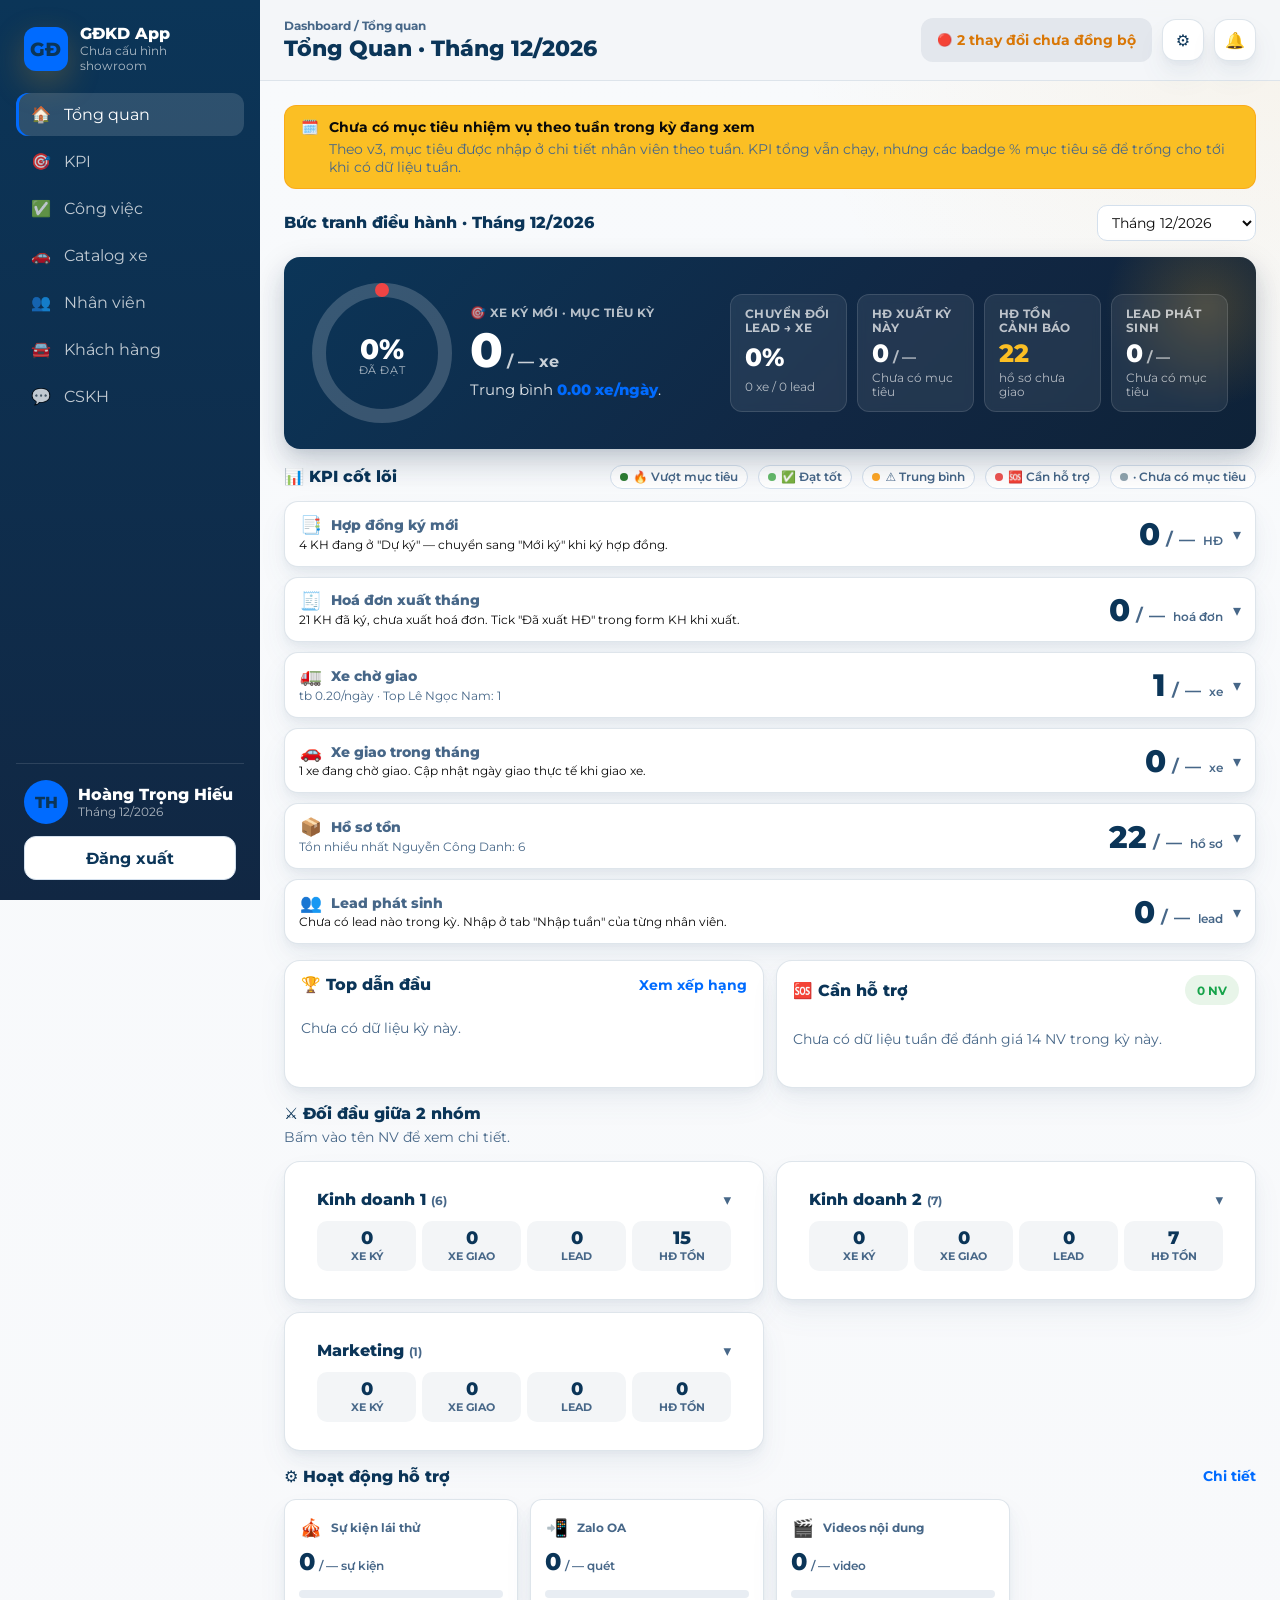
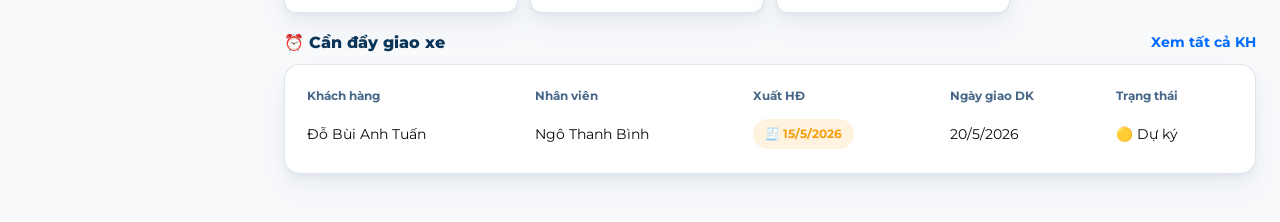
==== commit 48bac56f: "redesign-v3 M1: foundation tokens + Lucide icons + HTML meta - Rewrite assets/style-tokens.css sang " ====
--- a/index.html
+++ b/index.html
@@ -2,11 +2,18 @@
 <html lang="vi">
 <head>
   <meta charset="utf-8">
-  <meta name="viewport" content="width=device-width, initial-scale=1">
+  <meta name="viewport" content="width=device-width, initial-scale=1, viewport-fit=cover">
+  <meta name="apple-mobile-web-app-capable" content="yes">
+  <meta name="apple-mobile-web-app-status-bar-style" content="default">
+  <meta name="apple-mobile-web-app-title" content="GDKD App">
+  <meta name="theme-color" content="#006BFF">
+  <link rel="manifest" href="manifest.json">
+  <link rel="apple-touch-icon" href="assets/apple-touch-icon.svg">
+  <link rel="icon" type="image/svg+xml" href="assets/icon.svg">
   <title>Tổng Quan - GĐKD App</title>
   <link rel="preconnect" href="https://fonts.googleapis.com">
   <link rel="preconnect" href="https://fonts.gstatic.com" crossorigin>
-  <link href="https://fonts.googleapis.com/css2?family=Be+Vietnam+Pro:wght@400;600;700;800&family=Noto+Sans:wght@400;500;600;700&display=swap" rel="stylesheet">
+  <link href="https://fonts.googleapis.com/css2?family=Montserrat:wght@400;500;600;700;800&family=Be+Vietnam+Pro:wght@400;600;700&display=swap" rel="stylesheet">
   <link rel="stylesheet" href="assets/style.css">
 </head>
 <body data-page="dashboard" data-require-auth="true">
--- a/assets/style.css
+++ b/assets/style.css
@@ -1,29 +1,7 @@
-:root {
-  --primary: #1a3a5c;
-  --primary-light: #2c5282;
-  --accent: #e8a020;
-  --success: #2e7d32;
-  --success-light: #66bb6a;
-  --warning: #f57c00;
-  --warning-light: #ffa726;
-  --danger: #c62828;
-  --danger-light: #ef5350;
-  --info: #1565c0;
-  --purple: #6a1b9a;
-  --neutral: #cfd8dc;
-  --bg: #f4f6f9;
-  --card: #ffffff;
-  --text: #1c2b3a;
-  --text-muted: #6b7c93;
-  --border: #dce3ea;
-  --radius: 12px;
-  --radius-lg: 18px;
-  --shadow: 0 1px 3px rgba(0, 0, 0, 0.06), 0 1px 2px rgba(0, 0, 0, 0.04);
-  --sidebar-width: 260px;
-  --bottom-nav-height: 82px;
-  --font-display: 'Be Vietnam Pro', system-ui, sans-serif;
-  --font-body: 'Noto Sans', system-ui, sans-serif;
-}
+/* Design tokens nay được tách sang ./style-tokens.css để 2 phiên bản UI
+ * (hiện tại + redesign) share chung nguồn. KHÔNG thêm CSS custom properties
+ * mới ở đây — sửa style-tokens.css. */
+@import url('./style-tokens.css');
 
 * {
   box-sizing: border-box;
@@ -469,6 +447,18 @@
   color: var(--primary);
 }
 
+.sync-chip { font-size: 0.85em; gap: 0.4em; }
+.sync-chip .sync-dot { font-size: 0.9em; line-height: 1; }
+.sync-chip.is-clean { color: #16a34a; }
+.sync-chip.is-clean .sync-dot { color: #16a34a; }
+.sync-chip.is-pending { color: #d97706; }
+.sync-chip.is-pending .sync-dot { color: #d97706; }
+.sync-chip.is-syncing { color: #2563eb; }
+.sync-chip.is-syncing .sync-dot { color: #2563eb; animation: sync-spin 1s linear infinite; display: inline-block; }
+.sync-chip.is-no-config { color: var(--text-muted); }
+.sync-chip.is-no-config .sync-dot { color: var(--text-muted); }
+@keyframes sync-spin { from { transform: rotate(0); } to { transform: rotate(360deg); } }
+
 .btn-danger {
   background: var(--danger);
   color: #fff;
@@ -496,6 +486,11 @@
   border: 1px solid rgba(220, 227, 234, 0.92);
 }
 
+.icon-button.is-active {
+  border-color: rgba(26, 58, 92, 0.28);
+  background: rgba(26, 58, 92, 0.08);
+}
+
 .icon-badge {
   position: absolute;
   top: -4px;
@@ -719,6 +714,46 @@
   text-align: right;
 }
 
+.admin-add-grid,
+.admin-editor-grid {
+  display: grid;
+  gap: 10px;
+}
+
+.admin-editor-card {
+  border: 1px solid var(--border);
+  border-radius: var(--radius);
+  background: rgba(244, 246, 249, 0.72);
+  padding: 12px;
+}
+
+.task-dept-picker {
+  display: flex;
+  flex-wrap: wrap;
+  gap: 8px;
+  margin-top: 10px;
+}
+
+.chip-toggle {
+  display: inline-flex;
+  align-items: center;
+  gap: 6px;
+  padding: 8px 10px;
+  border: 1px solid var(--border);
+  border-radius: 999px;
+  background: #fff;
+  cursor: pointer;
+}
+
+.chip-toggle input {
+  margin: 0;
+}
+
+.chip-toggle.is-active {
+  border-color: rgba(26, 58, 92, 0.24);
+  background: rgba(26, 58, 92, 0.08);
+}
+
 .cell-truncate {
   max-width: 120px;
   overflow: hidden;
@@ -772,6 +807,7 @@
 .customer-log-item {
   display: flex;
   gap: 8px;
+  align-items: center;
   padding: 6px 0;
   font-size: 0.85rem;
   border-bottom: 1px solid var(--border);
@@ -785,6 +821,20 @@
 .customer-log-step {
   min-width: 24px;
   color: var(--primary);
+}
+
+.customer-log-content {
+  flex: 1;
+  min-width: 0;
+  word-break: break-word;
+}
+
+.customer-feedback-head [data-delete-cskh],
+.customer-log-item [data-delete-tiendo] {
+  flex-shrink: 0;
+  padding: 2px 8px;
+  font-size: 0.85rem;
+  line-height: 1;
 }
 
 .customer-feedback-item {
@@ -1016,6 +1066,36 @@
   margin-inline: auto;
 }
 
+.week-cell-stack {
+  display: grid;
+  gap: 4px;
+  min-width: 5.5rem;
+}
+
+.week-cell-label {
+  display: grid;
+  gap: 2px;
+  font-size: 0.65rem;
+  color: var(--text-muted);
+  text-align: left;
+}
+
+.week-cell-tag {
+  font-size: 0.62rem;
+  font-weight: 600;
+  letter-spacing: 0.02em;
+  color: var(--text-muted);
+}
+
+.week-cell-input {
+  width: 100%;
+  margin-inline: 0;
+}
+
+.week-cell-input.is-target {
+  background: rgba(26, 58, 92, 0.05);
+}
+
 .derived-row td {
   background: var(--bg);
 }
@@ -1141,6 +1221,23 @@
 
 .mobile-summary-card.is-activity {
   background: rgba(232, 160, 32, 0.1);
+}
+
+.mobile-summary-grid {
+  display: grid;
+  grid-template-columns: repeat(2, minmax(0, 1fr));
+  gap: 8px;
+  padding: 0 12px 12px;
+}
+
+.mobile-week-empty {
+  min-height: 40px;
+  display: grid;
+  place-items: center;
+  border-radius: 10px;
+  background: rgba(26, 58, 92, 0.04);
+  color: var(--text-muted);
+  font-weight: 700;
 }
 
 .mobile-summary-title {
@@ -1623,6 +1720,10 @@
     gap: 10px;
   }
 
+  .mobile-summary-grid {
+    padding: 0 12px 12px;
+  }
+
   .mobile-lead-head {
     flex-direction: column;
   }
@@ -1769,6 +1870,11 @@
 }
 
 @media (max-width: 767px) {
+  .admin-add-grid,
+  .admin-editor-grid {
+    grid-template-columns: 1fr;
+  }
+
   .dashboard-header,
   .section-header,
   .table-header,
@@ -1834,6 +1940,12 @@
     padding: 24px 24px calc(var(--bottom-nav-height) + 20px);
   }
 
+  .admin-add-grid,
+  .admin-editor-grid {
+    grid-template-columns: minmax(0, 1.6fr) minmax(160px, 0.8fr) minmax(160px, 0.8fr) auto;
+    align-items: center;
+  }
+
   .form-grid-two {
     grid-template-columns: repeat(2, minmax(0, 1fr));
     align-items: start;
@@ -1971,6 +2083,8 @@
 
 .donut {
   display: block;
+  width: 140px;
+  height: 140px;
 }
 
 .donut .donut-pct {
@@ -2159,10 +2273,27 @@
   transition: transform 0.18s ease, box-shadow 0.18s ease, border-color 0.18s ease;
 }
 
+.kpi-core-list {
+  gap: 10px;
+}
+
+.kpi-grid.kpi-core-list {
+  grid-template-columns: 1fr;
+}
+
+.kpi-core-item {
+  border-radius: 14px;
+}
+
 .kpi-card-v3:hover {
   transform: translateY(-2px);
   box-shadow: 0 6px 18px rgba(15, 33, 55, 0.08), var(--shadow);
   border-color: rgba(26, 58, 92, 0.18);
+}
+
+.kpi-core-item:hover {
+  transform: none;
+  box-shadow: var(--shadow);
 }
 
 .kpi-card-v3 .kpi-card-header {
@@ -2201,6 +2332,41 @@
   text-overflow: ellipsis;
 }
 
+.kpi-core-header {
+  grid-template-columns: minmax(0, 1fr) auto;
+  align-items: center;
+  gap: 14px;
+  padding: 12px 14px;
+}
+
+.kpi-core-main {
+  min-width: 0;
+  display: grid;
+  gap: 4px;
+}
+
+.kpi-core-note {
+  font-size: 0.74rem;
+  line-height: 1.35;
+  color: var(--text-muted);
+  white-space: nowrap;
+  overflow: hidden;
+  text-overflow: ellipsis;
+}
+.kpi-core-note.is-empty-hint {
+  white-space: normal;
+  overflow: visible;
+  color: var(--text);
+}
+
+.kpi-core-metrics {
+  display: flex;
+  align-items: center;
+  gap: 10px;
+  justify-content: flex-end;
+  min-width: 0;
+}
+
 .kpi-pct-badge {
   font-size: 0.7rem;
   min-height: 22px;
@@ -2217,6 +2383,7 @@
   align-items: baseline;
   gap: 4px;
   line-height: 1;
+  flex-wrap: nowrap;
 }
 
 .kpi-number-v3 {
@@ -2453,6 +2620,25 @@
   background: rgba(244, 246, 249, 0.6);
 }
 
+.kpi-core-expanded-head {
+  display: grid;
+  gap: 10px;
+  margin-bottom: 12px;
+}
+
+.kpi-core-meta-row {
+  display: flex;
+  flex-wrap: wrap;
+  gap: 8px;
+  align-items: center;
+}
+
+.kpi-core-meta-note {
+  font-size: 0.78rem;
+  color: var(--text-muted);
+  font-weight: 600;
+}
+
 .kpi-expanded.is-hidden {
   display: none;
 }
@@ -2465,6 +2651,22 @@
 
 .nv-link:hover {
   text-decoration: underline;
+}
+
+@media (max-width: 820px) {
+  .kpi-core-header {
+    grid-template-columns: 1fr;
+    align-items: start;
+  }
+
+  .kpi-core-metrics {
+    justify-content: space-between;
+    width: 100%;
+  }
+
+  .kpi-core-note {
+    white-space: normal;
+  }
 }
 
 /* Work cards grid */
@@ -2677,6 +2879,10 @@
     grid-template-columns: repeat(2, 1fr);
   }
 
+  .kpi-grid.kpi-core-list {
+    grid-template-columns: 1fr;
+  }
+
   .work-grid {
     grid-template-columns: repeat(2, 1fr);
   }
@@ -2778,6 +2984,10 @@
 @media (min-width: 1024px) {
   .kpi-grid {
     grid-template-columns: repeat(4, 1fr);
+  }
+
+  .kpi-grid.kpi-core-list {
+    grid-template-columns: 1fr;
   }
 
   .work-grid {
@@ -3138,8 +3348,8 @@
   }
 
   .donut {
-    width: 104px !important;
-    height: 104px !important;
+    width: 104px;
+    height: 104px;
   }
 
   .donut .donut-pct {
@@ -3172,6 +3382,10 @@
   .kpi-grid {
     grid-template-columns: repeat(2, minmax(0, 1fr));
     gap: 10px;
+  }
+
+  .kpi-grid.kpi-core-list {
+    grid-template-columns: 1fr;
   }
 
   /* Auto rows + tự thu gọn khi trống */
@@ -3265,8 +3479,8 @@
   }
 
   .donut {
-    width: 92px !important;
-    height: 92px !important;
+    width: 92px;
+    height: 92px;
   }
 
   .donut .donut-pct { font-size: 19px; }
@@ -3309,6 +3523,10 @@
 /* === Cực hẹp (≤360px) === */
 @media (max-width: 360px) {
   .kpi-grid {
+    grid-template-columns: 1fr;
+  }
+
+  .kpi-grid.kpi-core-list {
     grid-template-columns: 1fr;
   }
 
@@ -3707,4 +3925,215 @@
   .mobile-week-item { padding: 7px 8px; }
   .mobile-week-label { font-size: 0.66rem; }
   .mobile-week-input { min-height: 38px; font-size: 0.86rem; }
-}
+  .mobile-summary-grid { grid-template-columns: 1fr; padding: 0 10px 10px; }
+}
+
+/* Setup mục tiêu — bảng mục tiêu cá nhân NV */
+.muc-tieu-nv-list {
+  display: flex;
+  flex-direction: column;
+  gap: 10px;
+  margin-top: 4px;
+}
+
+.muc-tieu-nv-row {
+  display: grid;
+  grid-template-columns: minmax(120px, 1fr) 2.5fr;
+  gap: 12px;
+  align-items: center;
+  padding: 10px 12px;
+  background: var(--surface-alt, rgba(0, 0, 0, 0.02));
+  border: 1px solid var(--border);
+  border-radius: var(--radius);
+}
+
+.muc-tieu-nv-name {
+  font-weight: 600;
+  font-size: 0.9rem;
+}
+
+.muc-tieu-nv-inputs {
+  display: grid;
+  grid-template-columns: repeat(3, 1fr);
+  gap: 8px;
+}
+
+.muc-tieu-nv-inputs .field-label {
+  font-size: 0.72rem;
+  color: var(--text-muted);
+  margin-bottom: 2px;
+}
+
+.muc-tieu-nv-inputs .input {
+  padding: 6px 8px;
+  font-size: 0.86rem;
+}
+
+@media (max-width: 600px) {
+  .muc-tieu-nv-row {
+    grid-template-columns: 1fr;
+    gap: 6px;
+  }
+  .muc-tieu-nv-inputs {
+    gap: 6px;
+  }
+}
+
+/* Btn-sm cho các nút xoá nhỏ trong list */
+.btn-sm {
+  padding: 4px 10px;
+  font-size: 0.8rem;
+  min-height: 28px;
+}
+
+/* === Sync action card (trang Thiết lập) === */
+.sync-card {
+  border: 1px solid var(--border);
+  background: var(--card);
+}
+.sync-repo-info {
+  margin: 8px 0 16px;
+  font-size: 0.9rem;
+}
+.sync-repo-info code {
+  background: rgba(0, 0, 0, 0.05);
+  padding: 1px 6px;
+  border-radius: 4px;
+  font-size: 0.85em;
+}
+.sync-action-grid {
+  display: grid;
+  grid-template-columns: repeat(2, 1fr);
+  gap: 12px;
+  margin-bottom: 16px;
+}
+.sync-action-btn {
+  display: flex;
+  align-items: center;
+  gap: 14px;
+  padding: 16px 20px;
+  min-height: 72px;
+  text-align: left;
+  justify-content: flex-start;
+  border-radius: var(--radius);
+}
+.sync-action-btn:disabled {
+  opacity: 0.55;
+  cursor: not-allowed;
+}
+.sync-action-icon {
+  font-size: 1.8rem;
+  line-height: 1;
+  flex-shrink: 0;
+}
+.sync-action-text {
+  display: flex;
+  flex-direction: column;
+  gap: 2px;
+  min-width: 0;
+}
+.sync-action-text strong {
+  font-size: 1rem;
+  font-weight: 700;
+  line-height: 1.2;
+}
+.sync-action-sub {
+  font-size: 0.78rem;
+  opacity: 0.85;
+  font-weight: 400;
+  line-height: 1.3;
+}
+.btn-large {
+  font-size: 0.95rem;
+}
+.btn-small {
+  padding: 6px 10px;
+  font-size: 0.82rem;
+  min-height: 32px;
+}
+.sync-pending-box {
+  background: rgba(232, 160, 32, 0.08);
+  border: 1px solid rgba(232, 160, 32, 0.3);
+  border-radius: var(--radius);
+  padding: 12px 14px;
+  margin-bottom: 12px;
+}
+.sync-pending-title {
+  margin: 0 0 6px;
+  font-weight: 600;
+  font-size: 0.9rem;
+  color: var(--text);
+}
+.sync-pending-list {
+  margin: 0 0 8px;
+  padding-left: 22px;
+  font-size: 0.85rem;
+}
+.sync-pending-list li {
+  margin: 2px 0;
+}
+.sync-pending-warn {
+  margin: 6px 0 0;
+  font-size: 0.8rem;
+  line-height: 1.4;
+}
+.sync-pending-item.is-failed {
+  color: var(--danger);
+}
+.sync-fail-badge {
+  margin-left: 6px;
+  vertical-align: middle;
+}
+.sync-fail-msg {
+  display: block;
+  margin-top: 2px;
+  margin-left: 0;
+  color: var(--text-muted);
+  font-size: 0.78rem;
+}
+.sync-footer {
+  display: flex;
+  justify-content: flex-end;
+  padding-top: 8px;
+  border-top: 1px solid var(--border);
+  margin-top: 4px;
+}
+
+@media (max-width: 640px) {
+  .sync-action-grid {
+    grid-template-columns: 1fr;
+  }
+  .sync-action-btn {
+    min-height: 64px;
+    padding: 14px 16px;
+  }
+  .sync-action-icon {
+    font-size: 1.5rem;
+  }
+}
+
+/* === Checkbox "Đã xuất hoá đơn" trong form KH === */
+.xhd-toggle-row {
+  display: flex;
+  flex-direction: row;
+  align-items: center;
+  gap: 8px;
+  padding: 8px 12px;
+  background: rgba(232, 160, 32, 0.06);
+  border: 1px solid rgba(232, 160, 32, 0.25);
+  border-radius: var(--radius);
+  cursor: pointer;
+  margin-bottom: 8px;
+}
+.xhd-toggle-row input[type="checkbox"] {
+  width: 20px;
+  height: 20px;
+  cursor: pointer;
+  accent-color: var(--accent);
+  margin: 0;
+}
+.xhd-toggle-row .field-label.is-inline {
+  margin: 0;
+  font-weight: 600;
+  cursor: pointer;
+}
